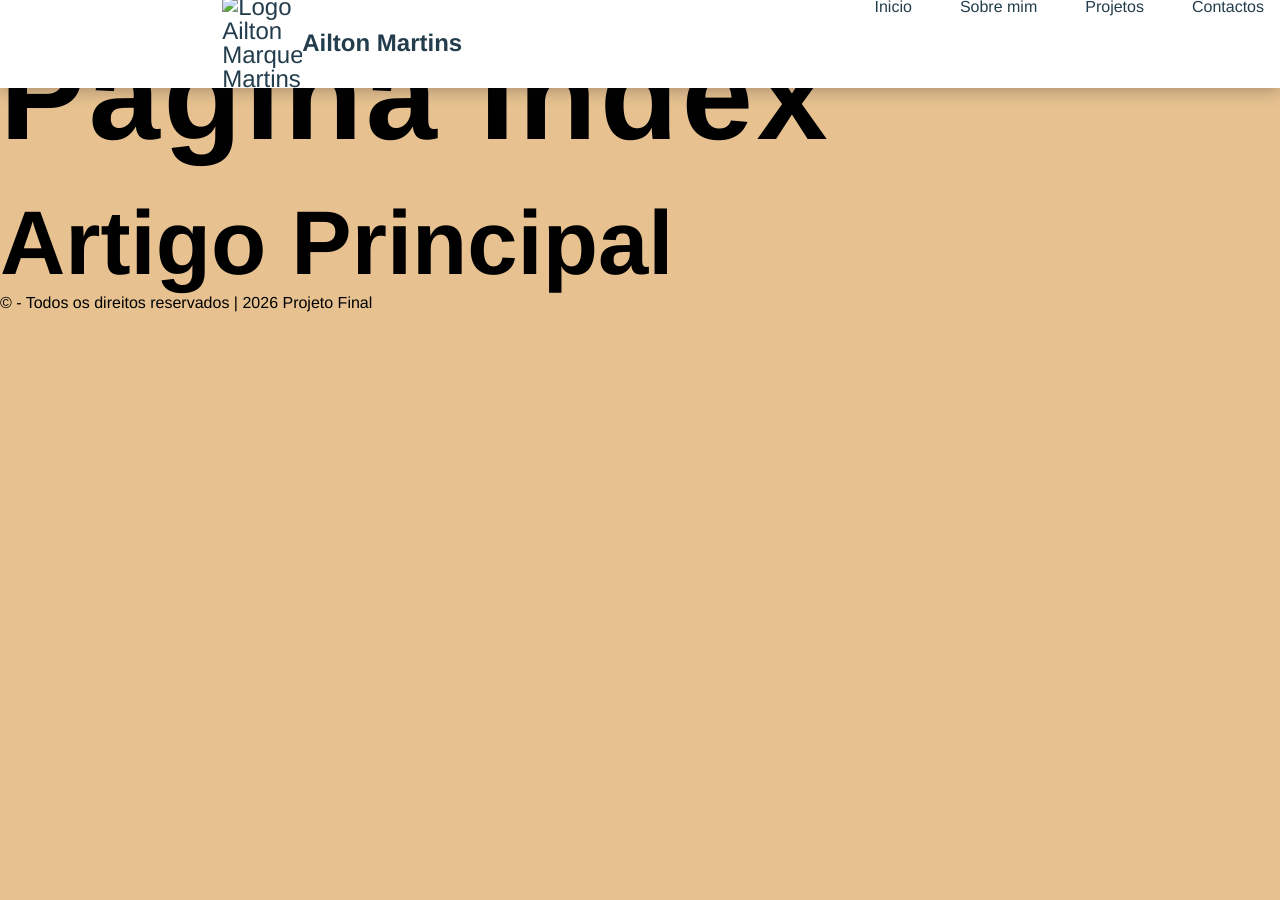
==== index.html @ 6b9f5d0c "edição e troca de logo edição e troca de logo" ====
<!DOCTYPE html>

<html lang="pt-PT">
    <head>
        <meta charset="UTF-8">
        <meta name="viewport" content="width=device-width,  inicial-scale=1.0">
        <title>Projeto Final</title>
        <meta name="Author" content="Ailton Martins"/>
        <meta name="description" content="O projeto final tem como objetivo a criação de um portfólio , tendo como base os trabalhos desenvolvidos na UC Projeto Design Multimedia IV."/>
        <meta name="description" content="ESAD.CR, Licenciatura de Multimedia, Projeto Final"/>
        <link rel="icon" type="image/x-icon" href="imagens/favicon.ico">
        
        <!--=====================Tipografia==================================-->

       <link rel="preconnect" href="https://fonts.googleapis.com">
        <link rel="preconnect" href="https://fonts.gstatic.com" crossorigin>
        <link href="https://fonts.googleapis.com/css2?family=Bahiana&display=swap" rel="stylesheet">

        <!--===========================remixicon============================-->

        <link rel="stylesheet" href="http://cdn.jsdelivr.net/npm/remixicon@4.9.1/fonts/remixicon.min.css">

        <link rel="stylesheet" href="css/reset.css">
        <link rel="stylesheet" href="css/style.css">



    </head>

    <body>
        <header id="topHeader" class="pageWidht">
            <nav id="mainMenu">
                <div Class="navAction"></div>
                    <div id="headerLogo">
                     <a href="index.html" title="Projeto final - index"  rel="noopener noreferrer"><img src="imagens/Logo.png"   alt="Logo Ailton Marques Martins "><strong>Ailton Martins</strong></a>
                    </div>
                    <div class="nav__toggle" id="nav-toggle">
                        <i class="ri-menu-line nav__burguer"></i>
                        <i class="ri-close-line nav__close"></i>
                    </div>
                </div>
            
                
                <div class="nav__manu" id="navMenu"></div>

                    <ul class="nav__list">
                        <li>
                            <a href="index.html" title="pagina principal"   rel="noopener noreferrer">Inicio</a>
                         </li>
                            <li>
                            <a href="sobre-mim.html" title="Sobre mim"  rel="noopener noreferrer">Sobre mim</a>

                         </li>
                            <li>
                             <a href="projetos.html" title="Os meus projetos"    rel="noopener noreferrer">Projetos</a>
                         </li>
                             <li>
                            <a href="processing.html" title="Trabalhos em Processing" rel="noopener noreferrer">Contactos</a>
                        </li>
                    </ul>
                </div>     
            </nav>

        </header>
        <main>
            <h1>Pagina Index</h1>
            <h2>Artigo Principal</h2>

        </main>
        <footer>
            <p>&copy; - Todos os direitos reservados <b>|</b> 2026 Projeto Final</p>
        </footer>
        <script src="js/script.js" crossorigin="anonymous"
        referrerpolicy="no-referrer"></script>
        <script src="https://cdnjs.cloudflare.com/ajax/libs/processing.js/1.6.6/processing.min.js" integrity="sha512-lbO95HE52QWwrDVEaDJmW9Xr8UIfMpRFT3akB8ett7lGfWsrGKz07L6wfwnF3KJ3T4a8cZupAKoI9Q2jH+0QIA==" crossorigin="anonymous" referrerpolicy="no-referrer"></script>
        <script src="processing/script.js" crossorigin="anonymous" referrerpolicy="no-referrer"></script>


    </body>
</html>
---- css/style.css ----
/*! NOTE: These are just recommended default global styles, edit as required */

::selection { /* Optional */
  /* It can be really hard to read highlighted text with a text-shadow, it should be removed when selected */
  text-shadow: none;
  
  /* NOTE: Using this means the color and background-color are set to transparent for selected text... */
  /* So you can customise your styles below */
  color: #fff;
  background-color: rgb(0, 0, 255);
}

html {
  /* Make base font-size 100% of browser font-size */
  font-size: 100%;
}

@media (prefers-reduced-motion: no-preference) {
  html {
    scroll-behavior: smooth; /* Smoothly animate to different sections within a page, only if the user doesn't mind animations */
  }
}

*,
*::before,
*::after,
html {
  /* Declare your box-sizing here
  /* https://css-tricks.com/box-sizing */
  -webkit-box-sizing: border-box;
  -moz-box-sizing: border-box;
  box-sizing: border-box;
  /* outras opções - content-box */
}

body {
  /* Declare your default font stack here */
  font-family: "Font Stack", sans-serif, serif, monospace, cursive, fantasy;
  /* outras opções - serif, monospace, cursive, fantasy */

  /* Better text rendering - font-smoothing has not been officially declared, but can still be useful */
  text-rendering: geometricPrecision;
  /* outras opções -optimizeLegibility | optimizeSpeed */
  -webkit-font-smoothing: antialiased;
  -moz-osx-font-smoothing: grayscale;
}

img {
  /* For responsive images that adjust & adapt */
  height: auto;
  max-width: 100%;
  
  /* This isn't needed, but as a user, I get frustrated when I highlight text and the image gets highlighted too */
  user-select: none;
}

button {
  color: inherit; /* By default, buttons don't inherit the font colour, this is a useful default to override */
}

a, button {
  touch-action: manipulation; /* Element doesn't want double-tap on mobile to zoom */
}

svg {
  /* Make the SVGs fit the parent container by default */
  height: 100%;
  width: 100%;
  
  /* Optional - make the SVG's fill be the same as the inherited color */
  fill: currentColor;
  
  /* Prevent the SVG from altering cursor interaction */
  pointer-events: none;
}

iframe, video {
  /* Make iframes & videos fit the parent container by default */
  height: 100%;
  width: 100%
}

/**************************************************
***************************************************
*** O SEU CÓDIGO COMEÇA DEPOIS DESTE COMENTÁRIO ***
***************************************************
***************************************************/

/***************** VARIABLES CSS ******************/
:root {
  --header-height: 3.5rem;
  /*========== Colors ==========*/
  /*Color mode HSL(hue, saturation, lightness)*/
  --black-color: hsl(220, 24%, 12%);
  --black-color-light: hsl(220, 24%, 15%);
  --black-color-lighten: hsl(220, 20%, 18%);
  --white-color: #fff;
  --body-color: hsla(34, 71%, 48%, 0.5);
  --primary-color: hsla(9, 73%, 50%, 1);
  --secondary-color: hsla(203, 37%, 22%, 1);
  /*========== Font and typography ==========*/
  /*.5rem = 8px | 1rem = 16px ...*/
  /*--body-font: "Montserrat", sans-serif;*/
  /*--normal-font-size: .938rem;*/

  /*========== Font weight ==========*/
  --font-regular: 400;
  --font-semi-bold: 600;
  --font-bold: 800;

  /*========== z index ==========*/
  --z-tooltip: 10;
  --z-fixed: 100;
}

/*****************  Estilos Base ******************/

body{
  font-size: 16px;
  font-family: "Fira Sans", sans-serif;
  background-color: var(--body-color);
}

h1, h2, h3, h4, h5, h6 {
  font-family: lato, sans-serif;
}

p {
  font-size: 16px;
}

small {
  font-size: 0.8rem;
}

strong {
  font-weight: var(--font-semi-bold);
}

ul {
  list-style: none;
}

a {
  text-decoration: none;
  color: var(--secondary-color);
}

a:hover, a:active, a.active {
  color: var(--primary-color);  
}

.space-60{
  height: 60px;
}
/************************************
******** largura dos elemento *******
******** que compoem o body *********
*************************************/
/* utilizando tags */
/*
body header, body main, body footer {
 width: 100%;
 max-width: 1680px;
 margin: 0 auto;
 padding: 0 16px;
}
*/
/* utilizando id */
/*
#topHeader, #mainContent, #mainFooter {
  width: 100%;
  max-width: 1680px;
  margin: 0 auto;
  padding: 0 16px;
}
*/
/* utilizando classes */

.pageWidth {
  width: 100%;
  max-width: 1680px;
  margin: 0 auto;
  padding: 0 16px;
}

/*********************************************
**** Definição da tipografia para mobile *****
*********************************************/

h1, .h1{
  font-size: 2.986rem;
  font-weight: 700;
  letter-spacing: 0.22rem;
  line-height: 1.5;
}

h2, .h2{
  font-size: 2.488rem;
  font-weight: 700;
  line-height: 1.15;
}

h3, .h3{
  font-size: 2.074rem;
  font-weight: 500;
  line-height: 1;
}

h4, .h4{
  font-size: 1.728rem;
}

h5, .h5{
  font-size: 1.44rem;
}

h6, .h6{
  font-size: 1.2rem;
}
/*********************************************
**** Definição da tipografia para desktop *****
*********************************************/
@media (min-width: 992px) {
  h1, .h1{
    font-size: 7.993rem;
  }

  h2, .h2{
    font-size: 5.653rem;
  }

  h3, .h3{
    font-size: 3.998rem;
  }

  h4, .h4{
    font-size: 2.2827rem;
  }

  h5, .h5{
    font-size: 1.9999rem;
  }

  h6, .h6{
    font-size: 1.414rem;
  }
}

/****************************************
********** menu de navegação ************
****************************************/

/*=============== HEADER ===============*/
#topHeader {
  position: fixed; /* menu fixo no scroll*/
  top: 0;
  left: 0;
  width: 100%;
  max-width: 100%;
  background-color: var(--white-color);
  box-shadow: 0 2px 16px hsla(220, 32%, 8%, .3);
  z-index: var(--z-fixed);
}

#mainMenu {
  height: var(--header-height);
  width: 100%;
  max-width:1680px;
  margin: 0 auto;
  padding: 0 16px;
}

.nav__burger, 
.nav__close {
  color: var(--black-color);
}

.navAction {
  height: 100%;
  display: flex;
  justify-content: space-between;
  align-items: center;
}

#headerLogo {
  display: inline-flex;
  align-items: center;
  column-gap: .25rem;
}

#headerLogo a{
  display: flex;
  align-items: center;
  font-size: 1.5rem;
}

#headerLogo img {
  width: 5rem;
}

.nav__toggle {
  position: relative;
  width: 32px;
  height: 32px;
}

.nav__burger, 
.nav__close {
  position: absolute;
  width: max-content;
  height: max-content;
  inset: 0;
  margin: auto;
  font-size: 2rem;
  cursor: pointer;
  transition: opacity .1s, transform .4s;
}

.nav__close {
  opacity: 0;
}

/* Navigation for mobile devices */
@media screen and (max-width: 992px) {
  .nav__menu {
    position: absolute;
    left: 0;
    top: 3.5rem;
    width: 100%;
    height: calc(100vh - 3.5rem);
    overflow: auto;
    /*pointer-events: none;
    opacity: 0;*/
    transition: top .4s, opacity .3s;
  }
  .nav__menu::-webkit-scrollbar {
    width: 0;
  }
  .nav__list {
    background-color: var(--white-color);
    padding-top: 1rem;
  }
}

.nav__link {
  color: var(--secondary-color);
  background-color: var(--white-color);
  font-weight: var(--font-semi-bold);
  padding: 1.25rem 1.5rem;
  display: flex;
  justify-content: space-between;
  align-items: center;
  transition: color .3s;
}

.nav__link:hover {
  color: var(--primary-color);
}

/* Show menu */
.show-menu {
  opacity: 1;
  top: 3.5rem;
  pointer-events: initial;
}

/* Show icon */
.show-icon .nav__burger {
  opacity: 0;
  transform: rotate(90deg);
}
.show-icon .nav__close {
  opacity: 1;
  transform: rotate(90deg);
}

/* Navigation for large devices */
@media screen and (min-width: 992px) {
  #topHeader {
    margin-inline: auto;
  }

  #mainMenu {
    height: calc(var(--header-height) + 2rem);
    display: flex;
    justify-content: space-between;
  }
  .nav__toggle {
    display: none;
  }
  .nav__list {
    height: 100%;
    display: flex;
    column-gap: 3rem;
  }
  .nav__link {
    height: 100%;
    padding: 0;
    justify-content: initial;
    column-gap: .25rem;
  }
  .nav__link:hover {
    background-color: transparent;
  }
}


/****************************************
************* mainContent ***************
****************************************/

#mainContent {
  margin-top:var(--header-height)!important;
}

.hero{
  height: 90vh;
  background-image: url('../imagens/KOHANA.jpg');
  background-repeat: no-repeat;
  background-size: 100% 100%;
  background-position: center;
  display: flex;
  flex-direction: column;
  align-items: center;
}

h1.hero-heading{
  width: 70%;
  text-align: center;
  line-height: 100%;
  margin-top: 150px;
  color: var(--white-color);
}

.hero-description{
  margin-top: 10px;
  color: var(--white-color);
}

.button-large{
  color: var(--white-color);
  background-color: var(--primary-color);
  border: none;
  padding: 15px 40px;
  border-radius: 10px;
  margin-top: 40px;
}

.button-large:hover{
  background-color: var(--secondary-color);
  cursor: pointer;
}
/****************************************
************* mainFooter ***************
****************************************/


#mainFooter {
  padding: 20px;
  text-align: center;
}
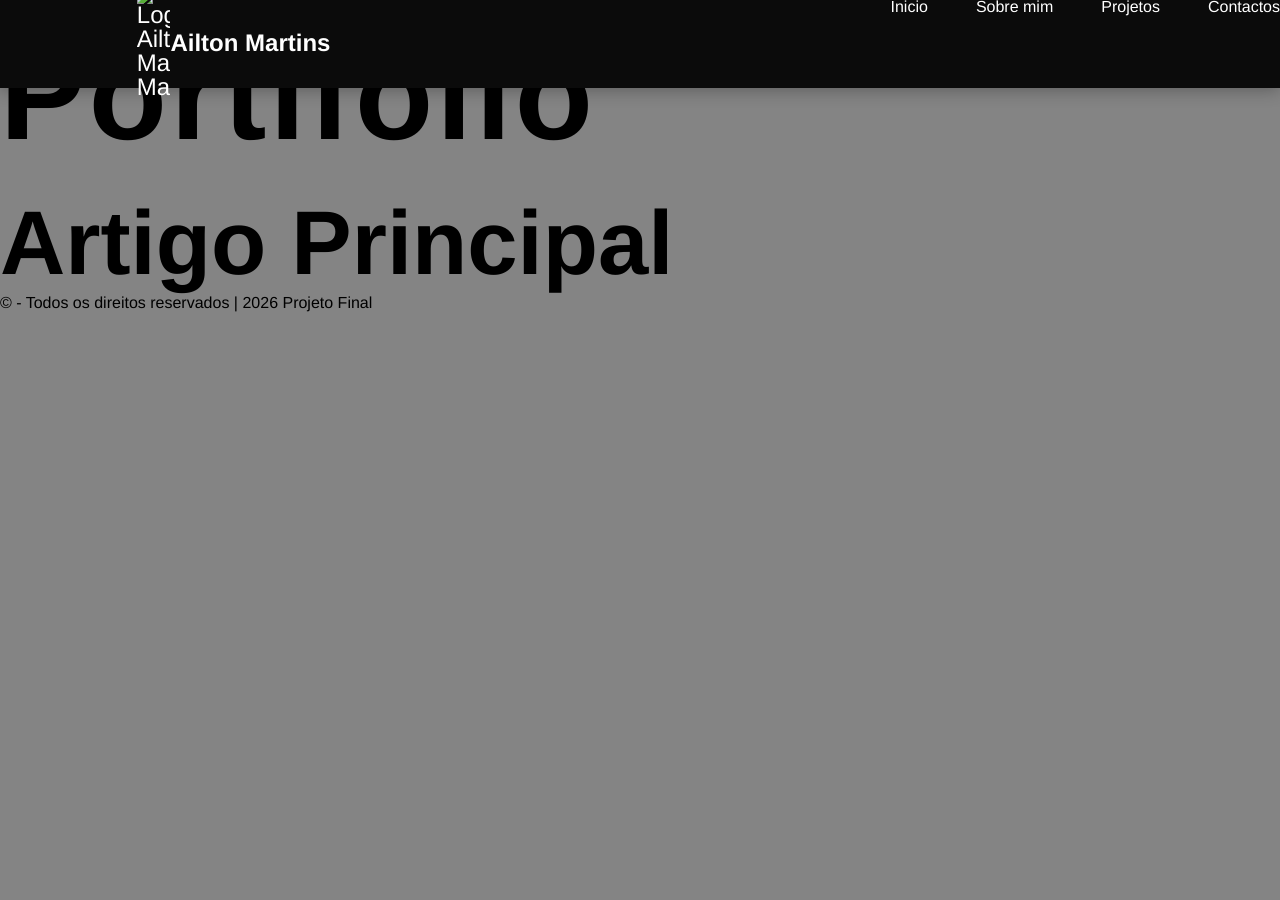
==== commit 511f0f72: "troca de tipografia troca de tipografia" ====
--- a/index.html
+++ b/index.html
@@ -13,8 +13,8 @@
         <!--=====================Tipografia==================================-->
 
        <link rel="preconnect" href="https://fonts.googleapis.com">
-        <link rel="preconnect" href="https://fonts.gstatic.com" crossorigin>
-        <link href="https://fonts.googleapis.com/css2?family=Bahiana&display=swap" rel="stylesheet">
+<link rel="preconnect" href="https://fonts.gstatic.com" crossorigin>
+<link href="https://fonts.googleapis.com/css2?family=Archivo+Black&family=Bebas+Neue&display=swap" rel="stylesheet">
 
         <!--===========================remixicon============================-->
 
@@ -63,7 +63,7 @@
 
         </header>
         <main>
-            <h1>Pagina Index</h1>
+            <h1>Portifolio</h1>
             <h2>Artigo Principal</h2>
 
         </main>
--- a/css/style.css
+++ b/css/style.css
@@ -91,13 +91,14 @@
   --header-height: 3.5rem;
   /*========== Colors ==========*/
   /*Color mode HSL(hue, saturation, lightness)*/
-  --black-color: hsl(220, 24%, 12%);
+  --black-color: hsl(0, 0%, 23%);
   --black-color-light: hsl(220, 24%, 15%);
   --black-color-lighten: hsl(220, 20%, 18%);
-  --white-color: #fff;
-  --body-color: hsla(34, 71%, 48%, 0.5);
+  --white-color: #0b0b0b;
+  --body-color: hsla(0, 0%, 4%, 0.5);
   --primary-color: hsla(9, 73%, 50%, 1);
-  --secondary-color: hsla(203, 37%, 22%, 1);
+  --secondary-color: rgb(255, 255, 255);
+   --third-color: rgb(255, 255, 255);
   /*========== Font and typography ==========*/
   /*.5rem = 8px | 1rem = 16px ...*/
   /*--body-font: "Montserrat", sans-serif;*/
@@ -218,6 +219,8 @@
 h6, .h6{
   font-size: 1.2rem;
 }
+
+
 /*********************************************
 **** Definição da tipografia para desktop *****
 *********************************************/
@@ -247,10 +250,19 @@
   }
 }
 
+.text_center{
+  text-align: center;
+}
+.white_text{
+  color: var(--white-color);
+}
+
+.invert_filter{
+  filter: invert(1);
+}
+
 /****************************************
 ********** menu de navegação ************
-****************************************/
-
 /*=============== HEADER ===============*/
 #topHeader {
   position: fixed; /* menu fixo no scroll*/
@@ -259,7 +271,7 @@
   width: 100%;
   max-width: 100%;
   background-color: var(--white-color);
-  box-shadow: 0 2px 16px hsla(220, 32%, 8%, .3);
+  box-shadow: 0 2px 16px hsla(0, 0%, 0%, 0.3);
   z-index: var(--z-fixed);
 }
 
@@ -268,7 +280,8 @@
   width: 100%;
   max-width:1680px;
   margin: 0 auto;
-  padding: 0 16px;
+  padding: 0 16
+  px;
 }
 
 .nav__burger, 
@@ -277,7 +290,7 @@
 }
 
 .navAction {
-  height: 100%;
+  height: 900%;
   display: flex;
   justify-content: space-between;
   align-items: center;
@@ -296,12 +309,13 @@
 }
 
 #headerLogo img {
-  width: 5rem;
+  width: 7%;
+  
 }
 
 .nav__toggle {
   position: relative;
-  width: 32px;
+  width: 22px;
   height: 32px;
 }
 
@@ -412,49 +426,28 @@
 
 #mainContent {
   margin-top:var(--header-height)!important;
-}
-
-.hero{
-  height: 90vh;
-  background-image: url('../imagens/KOHANA.jpg');
-  background-repeat: no-repeat;
-  background-size: 100% 100%;
-  background-position: center;
+}/****************************************
+************* cards ***************
+****************************************/
+.content{
+  --gap: 0;
+  padding: 2rem;
+}
+.flex{
   display: flex;
+  gap: var(--gap, 1em)
+}
+.box_shadow{
+  box-shadow: 2px 3px 15px 2px rgb(0, 0, 0, 0.52)
+}
+.border_radius{
+  border-radius: 8px;
+
+}
+.flex-column{
   flex-direction: column;
-  align-items: center;
-}
-
-h1.hero-heading{
-  width: 70%;
-  text-align: center;
-  line-height: 100%;
-  margin-top: 150px;
-  color: var(--white-color);
-}
-
-.hero-description{
-  margin-top: 10px;
-  color: var(--white-color);
-}
-
-.button-large{
-  color: var(--white-color);
-  background-color: var(--primary-color);
-  border: none;
-  padding: 15px 40px;
-  border-radius: 10px;
-  margin-top: 40px;
-}
-
-.button-large:hover{
-  background-color: var(--secondary-color);
-  cursor: pointer;
-}
-/****************************************
-************* mainFooter ***************
-****************************************/
-
+  margin-left: auto;
+}
 
 #mainFooter {
   padding: 20px;
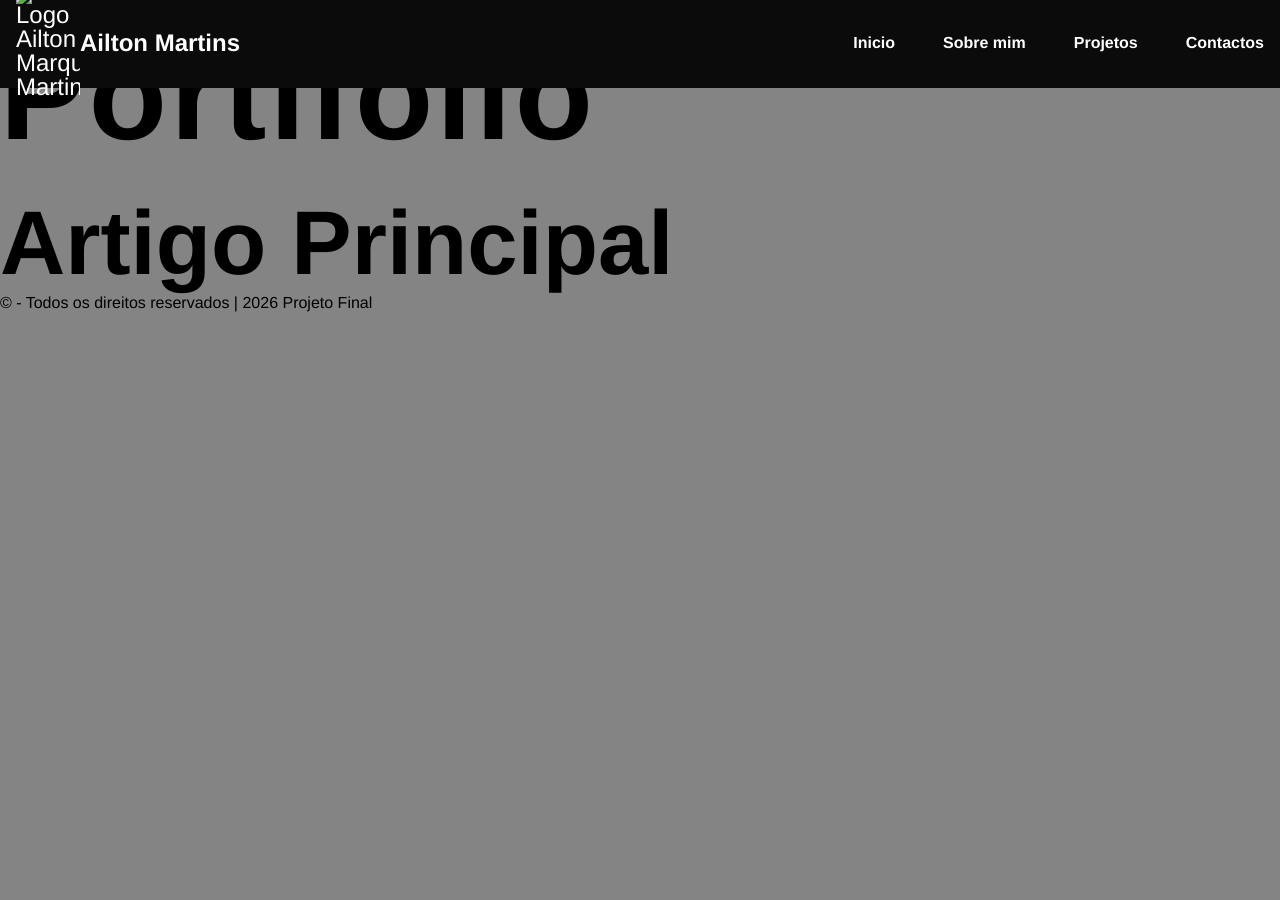
==== commit 89168de5: "corrigir o funcionamento do menu" ====
--- a/index.html
+++ b/index.html
@@ -30,32 +30,32 @@
     <body>
         <header id="topHeader" class="pageWidht">
             <nav id="mainMenu">
-                <div Class="navAction"></div>
+                <div Class="navAction">
                     <div id="headerLogo">
-                     <a href="index.html" title="Projeto final - index"  rel="noopener noreferrer"><img src="imagens/Logo.png"   alt="Logo Ailton Marques Martins "><strong>Ailton Martins</strong></a>
+                        <a href="index.html" title="Projeto final - index"  rel="noopener noreferrer"><img src="imagens/Logo.png"   alt="Logo Ailton Marques Martins "><strong>Ailton Martins</strong></a>
                     </div>
                     <div class="nav__toggle" id="nav-toggle">
-                        <i class="ri-menu-line nav__burguer"></i>
+                        <i class="ri-menu-line nav__burger"></i>
                         <i class="ri-close-line nav__close"></i>
                     </div>
                 </div>
             
                 
-                <div class="nav__manu" id="navMenu"></div>
+                <div class="nav__menu" id="navMenu">
 
                     <ul class="nav__list">
                         <li>
-                            <a href="index.html" title="pagina principal"   rel="noopener noreferrer">Inicio</a>
+                            <a class="nav__link" href="index.html" title="pagina principal"   rel="noopener noreferrer">Inicio</a>
+                        </li>
+                        <li>
+                            <a class="nav__link" href="sobre-mim.html" title="Sobre mim"  rel="noopener noreferrer">Sobre mim</a>
+
+                        </li>
+                        <li>
+                             <a class="nav__link"  href="projetos.html" title="Os meus projetos"    rel="noopener noreferrer">Projetos</a>
                          </li>
-                            <li>
-                            <a href="sobre-mim.html" title="Sobre mim"  rel="noopener noreferrer">Sobre mim</a>
-
-                         </li>
-                            <li>
-                             <a href="projetos.html" title="Os meus projetos"    rel="noopener noreferrer">Projetos</a>
-                         </li>
-                             <li>
-                            <a href="processing.html" title="Trabalhos em Processing" rel="noopener noreferrer">Contactos</a>
+                        <li>
+                            <a class="nav__link"  href="processing.html" title="Trabalhos em Processing" rel="noopener noreferrer">Contactos</a>
                         </li>
                     </ul>
                 </div>     
@@ -70,8 +70,7 @@
         <footer>
             <p>&copy; - Todos os direitos reservados <b>|</b> 2026 Projeto Final</p>
         </footer>
-        <script src="js/script.js" crossorigin="anonymous"
-        referrerpolicy="no-referrer"></script>
+        <script src="js/script.js"></script>
         <script src="https://cdnjs.cloudflare.com/ajax/libs/processing.js/1.6.6/processing.min.js" integrity="sha512-lbO95HE52QWwrDVEaDJmW9Xr8UIfMpRFT3akB8ett7lGfWsrGKz07L6wfwnF3KJ3T4a8cZupAKoI9Q2jH+0QIA==" crossorigin="anonymous" referrerpolicy="no-referrer"></script>
         <script src="processing/script.js" crossorigin="anonymous" referrerpolicy="no-referrer"></script>
 
--- a/css/style.css
+++ b/css/style.css
@@ -271,7 +271,7 @@
   width: 100%;
   max-width: 100%;
   background-color: var(--white-color);
-  box-shadow: 0 2px 16px hsla(0, 0%, 0%, 0.3);
+  box-shadow: 0 px 16px hsla(0, 0%, 0%, 0.3);
   z-index: var(--z-fixed);
 }
 
@@ -280,17 +280,16 @@
   width: 100%;
   max-width:1680px;
   margin: 0 auto;
-  padding: 0 16
-  px;
+  padding: 0 16px;
 }
 
 .nav__burger, 
 .nav__close {
-  color: var(--black-color);
+  color: var(--third-color);
 }
 
 .navAction {
-  height: 900%;
+  height: 100%;
   display: flex;
   justify-content: space-between;
   align-items: center;
@@ -309,7 +308,7 @@
 }
 
 #headerLogo img {
-  width: 7%;
+  width: 4rem;
   
 }
 
@@ -344,8 +343,8 @@
     width: 100%;
     height: calc(100vh - 3.5rem);
     overflow: auto;
-    /*pointer-events: none;
-    opacity: 0;*/
+    pointer-events: none;
+    opacity: 0;
     transition: top .4s, opacity .3s;
   }
   .nav__menu::-webkit-scrollbar {
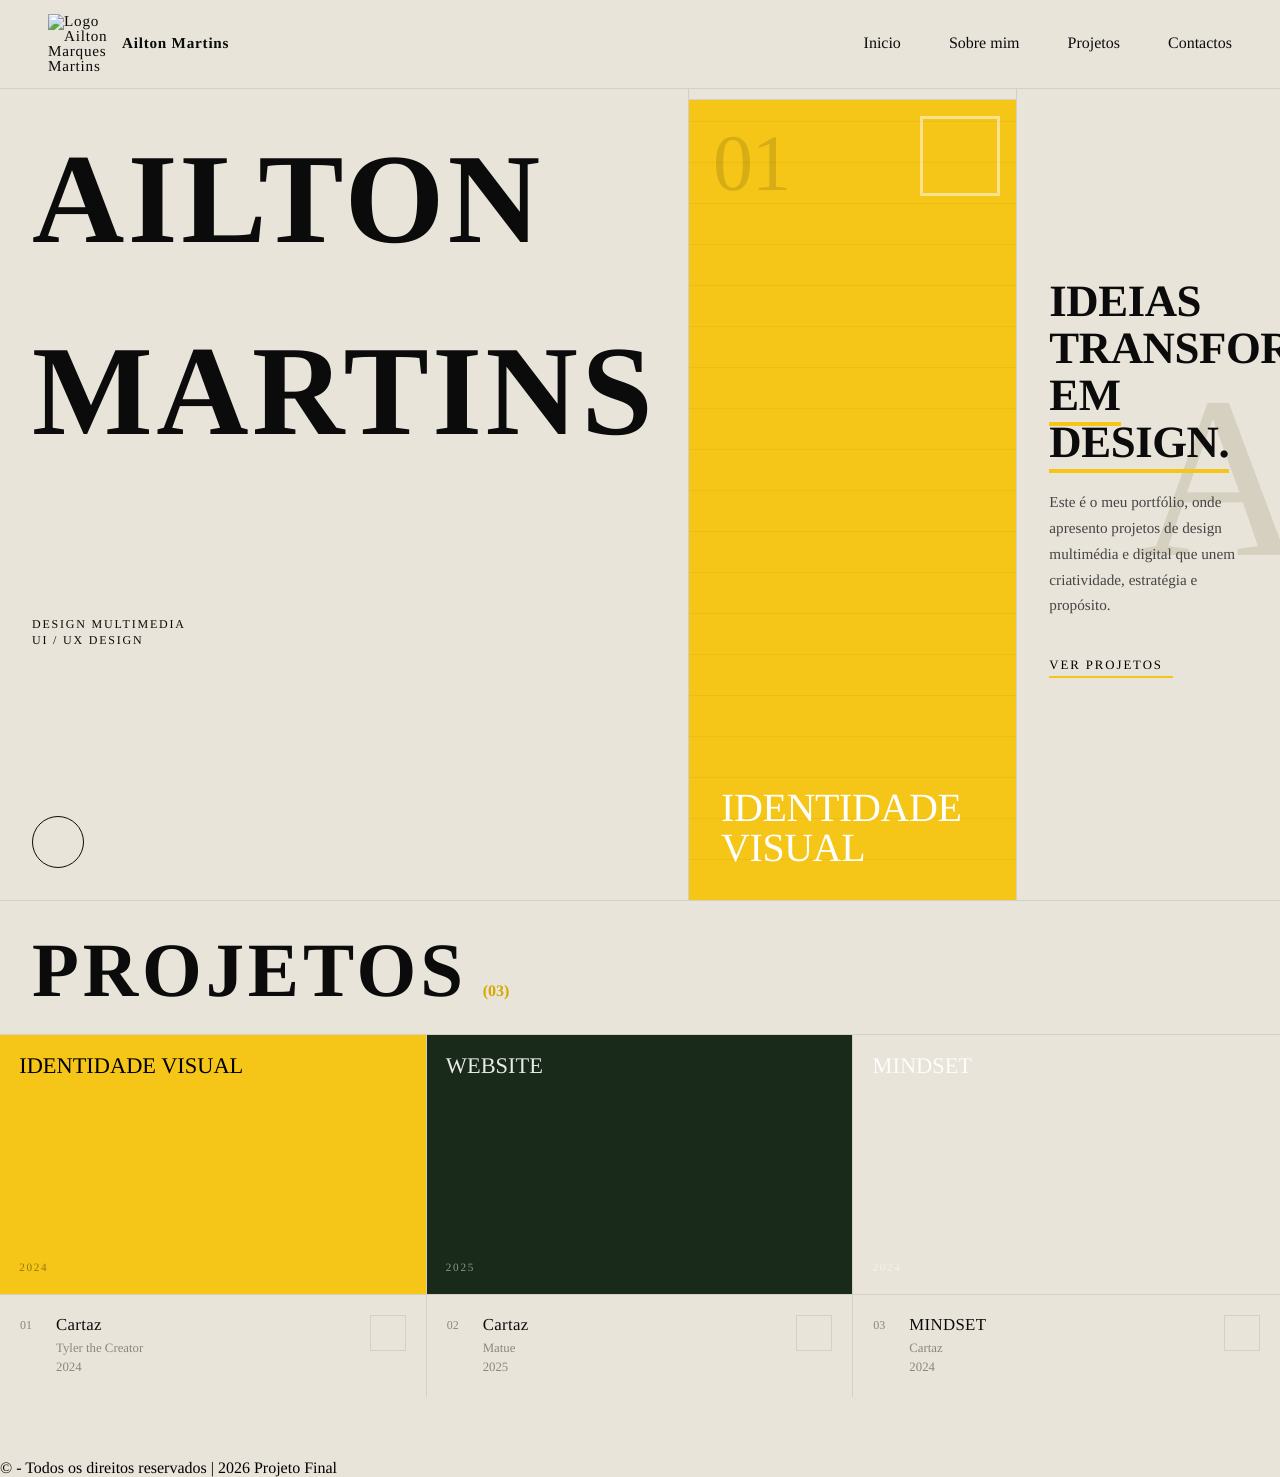
==== commit 5db96312: "correção de erros indext correção de erros indext" ====
--- a/index.html
+++ b/index.html
@@ -28,7 +28,7 @@
     </head>
 
     <body>
-        <header id="topHeader" class="pageWidht">
+        <header id="topHeader" class="pageWidth">
             <nav id="mainMenu">
                 <div Class="navAction">
                     <div id="headerLogo">
@@ -62,9 +62,104 @@
             </nav>
 
         </header>
-        <main>
-            <h1>Portifolio</h1>
-            <h2>Artigo Principal</h2>
+        <main id="mainContent">
+            <section class="hero">
+                <div  class="hero__name">
+                    <h1 class="hero__title">AILTON<br />MARTINS</h1>
+                    <div class="hero__tags">
+                        <span>DESIGN MULTIMEDIA</span>
+                        <span>UI / UX DESIGN</span>
+                    </div>
+                    <a href="#projetos" class="hero__scroll-btn" aria-label="Ver projetos">
+                    <i class="ri-arrow-right-down-line"></i>
+                    </a>
+                 </div>
+                 <div class="hero__poster">
+                    <div class="hero__poster-inner">
+                        <span class="poster-label">PROJETO EM DESTAQUE</span>
+                        <div class="poster-img-wrap">
+                            <div class="poster-placeholder">
+                                <div class="poster-bg"></div>
+                                <span class="poster-num">01</span>
+                                <p class="poster-proj-name">IDENTIDADE<br />VISUAL</p>
+                            </div>
+                        </div>
+                    </div>
+                 </div>
+                 <div class="hero__right">
+                    <div class="watermark-letter">A</div>
+                    <div class="hero__tagline">
+                        <h2 class="tagline-text">IDEIAS<br />TRANSFORMADAS<br /><em>EM DESIGN.</em></h2>
+                    </div>
+                    <p class="hero__desc"> Este é o meu portfólio, onde apresento projetos de design multimédia e digital que unem criatividade, estratégia e propósito.</p>
+                    <a href="projetos.html" class="cta-btn">
+            VER PROJETOS <i class="ri-arrow-right-line"></i>
+          </a>
+                 </div>
+            </section>
+            <section class="projects-strip" id="projetos">
+                <div class="projects-strip__header">
+                    <h2 class="projects-title">PROJETOS</h2>
+                    <span class="projects-count">(03)</span>
+
+                </div>
+                <div class="projects-grid">
+                    <article class="project-card">
+            <div class="project-thumb project-thumb--yellow">
+              <span class="thumb-label">IDENTIDADE VISUAL</span>
+              <span class="thumb-year">2024</span>
+            </div>
+            <div class="project-info">
+              <span class="project-num">01</span>
+              <div>
+                <h3 class="project-name">Cartaz<br /></h3>
+                <p class="project-type">Tyler the Creator</p>
+                <p class="project-year">2024</p>
+              </div>
+              <a href="projetos.html" class="project-arrow" aria-label="Ver projeto">
+                <i class="ri-arrow-right-up-line"></i>
+              </a>
+            </div>
+          </article>
+ 
+          <article class="project-card">
+            <div class="project-thumb project-thumb--dark">
+              <span class="thumb-label">WEBSITE</span>
+              <span class="thumb-year">2025</span>
+            </div>
+            <div class="project-info">
+              <span class="project-num">02</span>
+              <div>
+                <h3 class="project-name">Cartaz</h3>
+                <p class="project-type">Matue</p>
+                <p class="project-year">2025</p>
+              </div>
+              <a href="projetos.html" class="project-arrow" aria-label="Ver projeto">
+                <i class="ri-arrow-right-up-line"></i>
+              </a>
+            </div>
+          </article>
+ 
+          <article class="project-card">
+            <div class="project-thumb project-thumb--black">
+              <span class="thumb-label">MINDSET</span>
+              <span class="thumb-year">2024</span>
+            </div>
+            <div class="project-info">
+              <span class="project-num">03</span>
+              <div>
+                <h3 class="project-name">MINDSET</h3>
+                <p class="project-type">Cartaz</p>
+                <p class="project-year">2024</p>
+              </div>
+              <a href="projetos.html" class="project-arrow" aria-label="Ver projeto">
+                <i class="ri-arrow-right-up-line"></i>
+              </a>
+            </div>
+          </article>
+ 
+        </div>
+            </section>
 
         </main>
         <footer>
--- a/css/style.css
+++ b/css/style.css
@@ -7,7 +7,7 @@
   /* NOTE: Using this means the color and background-color are set to transparent for selected text... */
   /* So you can customise your styles below */
   color: #fff;
-  background-color: rgb(0, 0, 255);
+  background-color:  #0b0b0b);
 }
 
 html {
@@ -91,17 +91,19 @@
   --header-height: 3.5rem;
   /*========== Colors ==========*/
   /*Color mode HSL(hue, saturation, lightness)*/
-  --black-color: hsl(0, 0%, 23%);
-  --black-color-light: hsl(220, 24%, 15%);
-  --black-color-lighten: hsl(220, 20%, 18%);
-  --white-color: #0b0b0b;
-  --body-color: hsla(0, 0%, 4%, 0.5);
-  --primary-color: hsla(9, 73%, 50%, 1);
-  --secondary-color: rgb(255, 255, 255);
-   --third-color: rgb(255, 255, 255);
+  --beige:       #E8E4D9;
+  --beige-dark:  #D6D0C0;
+  --yellow:      #F5C518;
+  --yellow-dark: #D4A800;
+  ---black:       #0b0b0b;
+    --white:       #ffffff;
+  --gray-mid:    #888880;
+   --gray-light:  #C8C4B8;
   /*========== Font and typography ==========*/
   /*.5rem = 8px | 1rem = 16px ...*/
-  /*--body-font: "Montserrat", sans-serif;*/
+  /*--body-font: "'Archivo Black'", sans-serif;*/
+  /*--font-heading: 'Bebas Neue', cursive;
+  /* --font-body:    'Fira Sans', sans-serif;
   /*--normal-font-size: .938rem;*/
 
   /*========== Font weight ==========*/
@@ -118,12 +120,18 @@
 
 body{
   font-size: 16px;
-  font-family: "Fira Sans", sans-serif;
-  background-color: var(--body-color);
+  font-family:var(--font-body);
+  background-color: var(--beige);
+  color: var(--black);
+  text-rendering: geometricPrecision;
+  -webkit-font-smoothing: antialiased;
+  overflow-x: hidden;
 }
 
 h1, h2, h3, h4, h5, h6 {
-  font-family: lato, sans-serif;
+  font-family: var(--font-display);
+  line-height: 1;
+  color: var(---black)
 }
 
 p {
@@ -182,7 +190,7 @@
   width: 100%;
   max-width: 1680px;
   margin: 0 auto;
-  padding: 0 16px;
+  padding: 0 24px;
 }
 
 /*********************************************
@@ -270,7 +278,8 @@
   left: 0;
   width: 100%;
   max-width: 100%;
-  background-color: var(--white-color);
+  background-color: var(--beige);
+   border-bottom: 1px solid var(--beige-dark);
   box-shadow: 0 px 16px hsla(0, 0%, 0%, 0.3);
   z-index: var(--z-fixed);
 }
@@ -280,7 +289,7 @@
   width: 100%;
   max-width:1680px;
   margin: 0 auto;
-  padding: 0 16px;
+  padding: 0 24px;
 }
 
 .nav__burger, 
@@ -293,6 +302,7 @@
   display: flex;
   justify-content: space-between;
   align-items: center;
+  flex-wrap: wrap;
 }
 
 #headerLogo {
@@ -304,7 +314,12 @@
 #headerLogo a{
   display: flex;
   align-items: center;
-  font-size: 1.5rem;
+  gap: 10px;
+  font-family: var(---black);
+  color: var(--beige);
+  font-size: 0.95rem;
+  letter-spacing: 0.05em;
+  color: var(---black);
 }
 
 #headerLogo img {
@@ -314,8 +329,9 @@
 
 .nav__toggle {
   position: relative;
-  width: 22px;
+  width: 28px;
   height: 32px;
+  display: none;
 }
 
 .nav__burger, 
@@ -325,9 +341,10 @@
   height: max-content;
   inset: 0;
   margin: auto;
-  font-size: 2rem;
+  font-size: 1.8rem;
   cursor: pointer;
-  transition: opacity .1s, transform .4s;
+  transition: opacity 0,2s, transform 0.3s;
+  color: var(---black);
 }
 
 .nav__close {
@@ -351,16 +368,23 @@
     width: 0;
   }
   .nav__list {
+    display: flex;
+    align-items: center;
+    gap: 2.5rem;
     background-color: var(--white-color);
     padding-top: 1rem;
   }
+
+  #headerLogo img {
+    width: 2.5rem;
+  
+  }
 }
 
 .nav__link {
-  color: var(--secondary-color);
-  background-color: var(--white-color);
-  font-weight: var(--font-semi-bold);
-  padding: 1.25rem 1.5rem;
+  color: var(---black);
+  font-family: var(--font-display);
+  padding: 0.2rem 0;
   display: flex;
   justify-content: space-between;
   align-items: center;
@@ -425,7 +449,10 @@
 
 #mainContent {
   margin-top:var(--header-height)!important;
-}/****************************************
+  
+}
+
+/****************************************
 ************* cards ***************
 ****************************************/
 .content{
@@ -451,4 +478,429 @@
 #mainFooter {
   padding: 20px;
   text-align: center;
-}+}
+
+/****************************************
+************* hero ***************
+****************************************/
+
+.hero{
+  display: grid;
+  grid-template-columns: 1fr;
+  min-height: calc(100vh - var(--header-height));
+  position: relative;
+}
+
+@media(min-width: 992px) {
+  .hero {
+    grid-template-columns: 5fr 5fr 4fr;
+  }
+}
+/* --- LEFT: Big name --- */
+.hero__name{
+  padding: 3rem 2rem 2rem;
+  display: flex;
+  flex-direction: column;
+  justify-content: space-between;
+  border-right: 1px solid var(--beige-dark);
+}
+
+.hero__tittle {
+  font-family: var(--font-display);
+  font-size: clamp(4.5rem 12vw, 9rem);
+  line-height: 0.9;
+  letter-spacing: -0.02em;
+  color: var(---black);
+}
+
+.hero__tags{
+  display: flex;
+  flex-direction: column;
+  gap: 4px;
+  margin-top: 2 rem;
+}
+
+.hero__tags span{
+  font-family: var(--font-display);
+  font-size: 0.75rem;
+  letter-spacing: 0.15em;
+  color: var(---black);
+}
+
+.hero__scroll-btn{
+  width: 52px;
+  height: 52px;
+  border: 1.5px solid var(---black);
+  border-radius: 50%;
+  display: flex;
+  align-items: center;
+  justify-content: center;
+  font-size: 1.4rem;
+  margin-top: 2.5rem;
+  transition: background 0.25s, color 0.25s;
+  color: var(---black)
+}
+
+.hero__scroll-btn:hover {
+  background-color: var(--black);
+  color: var(--beige);
+}
+ 
+.hero__copy {
+  margin-top: auto;
+  padding-top: 3rem;
+  display: flex;
+  flex-direction: column;
+  gap: 2px;
+}
+ 
+.hero__copy small {
+  font-size: 0.68rem;
+  letter-spacing: 0.1em;
+  color: var(--gray-mid);
+  text-transform: uppercase;
+}
+ 
+/* --- CENTER: Poster --- */
+.hero__poster {
+  display: flex;
+  align-items: stretch;
+  overflow: hidden;
+  border-right: 1px solid var(--beige-dark);
+}
+ 
+.hero__poster-inner {
+  width: 100%;
+  display: flex;
+  flex-direction: column;
+}
+ 
+.poster-label {
+  display: block;
+  padding: 1rem 1.5rem;
+  font-family: var(--font-display);
+  font-size: 0.7rem;
+  letter-spacing: 0.2em;
+  color: var(--gray-mid);
+  border-bottom: 1px solid var(--beige-dark);
+}
+ 
+.poster-img-wrap {
+  flex: 1;
+  overflow: hidden;
+}
+ 
+.poster-placeholder {
+  width: 100%;
+  height: 100%;
+  min-height: 420px;
+  background-color: var(--yellow);
+  position: relative;
+  display: flex;
+  flex-direction: column;
+  justify-content: flex-end;
+  padding: 2rem;
+  overflow: hidden;
+}
+ 
+.poster-placeholder::before {
+  content: '';
+  position: absolute;
+  inset: 0;
+  background: 
+    repeating-linear-gradient(
+      0deg,
+      transparent,
+      transparent 40px,
+      rgba(0,0,0,0.04) 40px,
+      rgba(0,0,0,0.04) 41px
+    );
+}
+ 
+.poster-placeholder::after {
+  content: '';
+  position: absolute;
+  top: 1rem; right: 1rem;
+  width: 80px; height: 80px;
+  border: 3px solid var(--white);
+  opacity: 0.5;
+}
+ 
+.poster-num {
+  position: absolute;
+  top: 1.5rem; left: 1.5rem;
+  font-family: var(--font-heading);
+  font-size: 5rem;
+  color: rgba(0,0,0,0.12);
+  line-height: 1;
+  letter-spacing: -0.02em;
+}
+ 
+.poster-proj-name {
+  font-family: var(--font-display);
+  font-size: 2.5rem;
+  color: var(--white);
+  line-height: 1;
+  letter-spacing: -0.01em;
+  text-transform: uppercase;
+  position: relative;
+  z-index: 1;
+}
+ 
+/* --- RIGHT: Tagline + CTA --- */
+.hero__right {
+  padding: 3rem 2rem;
+  display: flex;
+  flex-direction: column;
+  justify-content: center;
+  position: relative;
+  overflow: hidden;
+}
+ 
+.watermark-letter {
+  position: absolute;
+  right: -0.1em;
+  top: 50%;
+  transform: translateY(-50%);
+  font-family: var(--font-display);
+  font-size: clamp(8rem, 18vw, 18rem);
+  color: var(--beige-dark);
+  line-height: 1;
+  pointer-events: none;
+  user-select: none;
+  z-index: 0;
+}
+ 
+.hero__tagline {
+  position: relative;
+  z-index: 1;
+  margin-bottom: 1.5rem;
+}
+ 
+.tagline-text {
+  font-family: var(--font-display);
+  font-size: clamp(1.8rem, 3.5vw, 2.8rem);
+  line-height: 1.05;
+  letter-spacing: -0.01em;
+}
+ 
+.tagline-text em {
+  font-style: normal;
+  color: var(--black);
+  border-bottom: 4px solid var(--yellow);
+  padding-bottom: 2px;
+}
+ 
+.hero__desc {
+  font-size: 0.95rem;
+  line-height: 1.7;
+  color: #444;
+  max-width: 280px;
+  position: relative;
+  z-index: 1;
+  margin-bottom: 2.5rem;
+}
+ 
+.cta-btn {
+  display: inline-flex;
+  align-items: center;
+  gap: 10px;
+  font-family: var(--font-display);
+  font-size: 0.8rem;
+  letter-spacing: 0.15em;
+  color: var(--black);
+  border-bottom: 2px solid var(--yellow);
+  padding-bottom: 4px;
+  position: relative;
+  z-index: 1;
+  transition: gap 0.2s;
+  width: fit-content;
+}
+ 
+.cta-btn:hover { gap: 16px; }
+ 
+/* =============================================
+   PROJECTS STRIP
+============================================= */
+.projects-strip {
+  border-top: 1px solid var(--beige-dark);
+  padding: 0 0 4rem;
+}
+ 
+.projects-strip__header {
+  display: flex;
+  align-items: baseline;
+  gap: 1rem;
+  padding: 2rem 2rem 1.5rem;
+  border-bottom: 1px solid var(--beige-dark);
+}
+ 
+.projects-title {
+  font-family: var(--font-heading);
+  font-size: clamp(3rem, 6vw, 6rem);
+  letter-spacing: 0.05em;
+  line-height: 1;
+}
+ 
+.projects-count {
+  font-family: var(--font-display);
+  font-size: 1rem;
+  color: var(--yellow-dark);
+  font-weight: 800;
+}
+ 
+.projects-grid {
+  display: grid;
+  grid-template-columns: 1fr;
+  border-top: none;
+}
+ 
+@media (min-width: 700px) {
+  .projects-grid {
+    grid-template-columns: repeat(3, 1fr);
+  }
+}
+ 
+.project-card {
+  border-right: 1px solid var(--beige-dark);
+  transition: background 0.2s;
+}
+ 
+.project-card:last-child {
+  border-right: none;
+}
+ 
+.project-card:hover {
+  background-color: rgba(0,0,0,0.02);
+}
+ 
+.project-thumb {
+  width: 100%;
+  height: 260px;
+  display: flex;
+  flex-direction: column;
+  justify-content: space-between;
+  padding: 1.2rem;
+  border-bottom: 1px solid var(--beige-dark);
+  position: relative;
+  overflow: hidden;
+  transition: transform 0.4s;
+}
+ 
+.project-card:hover .project-thumb {
+  transform: scale(1.01);
+}
+ 
+.project-thumb--yellow { background-color: var(--yellow); }
+.project-thumb--dark   { background-color: #1a2a1a; }
+.project-thumb--black  { background-color: var(--black); }
+ 
+.thumb-label {
+  font-family: var(--font-display);
+  font-size: 1.4rem;
+  line-height: 1.1;
+  color: rgba(255,255,255,0.9);
+}
+ 
+.project-thumb--yellow .thumb-label {
+  color: var(--black);
+}
+ 
+.thumb-year {
+  font-family: var(--font-display);
+  font-size: 0.7rem;
+  letter-spacing: 0.15em;
+  color: rgba(255,255,255,0.5);
+}
+ 
+.project-thumb--yellow .thumb-year {
+  color: rgba(0,0,0,0.4);
+}
+ 
+.project-info {
+  display: flex;
+  align-items: flex-start;
+  gap: 1rem;
+  padding: 1.25rem;
+}
+ 
+.project-num {
+  font-family: var(--font-display);
+  font-size: 0.75rem;
+  color: var(--gray-mid);
+  padding-top: 4px;
+  min-width: 20px;
+}
+ 
+.project-name {
+  font-family: var(--font-display);
+  font-size: 1.05rem;
+  letter-spacing: 0.02em;
+  line-height: 1.2;
+  margin-bottom: 4px;
+}
+ 
+.project-type,
+.project-year {
+  font-size: 0.8rem;
+  color: var(--gray-mid);
+  line-height: 1.5;
+}
+ 
+.project-arrow {
+  margin-left: auto;
+  width: 36px;
+  height: 36px;
+  border: 1px solid var(--beige-dark);
+  display: flex;
+  align-items: center;
+  justify-content: center;
+  font-size: 1.1rem;
+  color: var(--black);
+  flex-shrink: 0;
+  transition: background 0.2s, color 0.2s, border-color 0.2s;
+}
+ 
+.project-arrow:hover {
+  background-color: var(--black);
+  color: var(--beige);
+  border-color: var(--black);
+}
+ 
+/* =============================================
+   FOOTER
+============================================= */
+#mainFooter {
+  background-color: var(--black);
+  padding: 1.5rem 0;
+}
+ 
+.footer-inner {
+  display: flex;
+  justify-content: space-between;
+  align-items: center;
+  flex-wrap: wrap;
+  gap: 1rem;
+}
+ 
+#mainFooter span {
+  font-family: var(--font-display);
+  font-size: 0.65rem;
+  letter-spacing: 0.12em;
+  color: rgba(255,255,255,0.4);
+}
+ 
+.footer-links {
+  display: flex;
+  gap: 1.5rem;
+}
+ 
+.footer-links a {
+  color: rgba(255,255,255,0.4);
+  font-size: 1.2rem;
+  transition: color 0.2s;
+}
+ 
+.footer-links a:hover {
+  color: var(--yellow);
+}
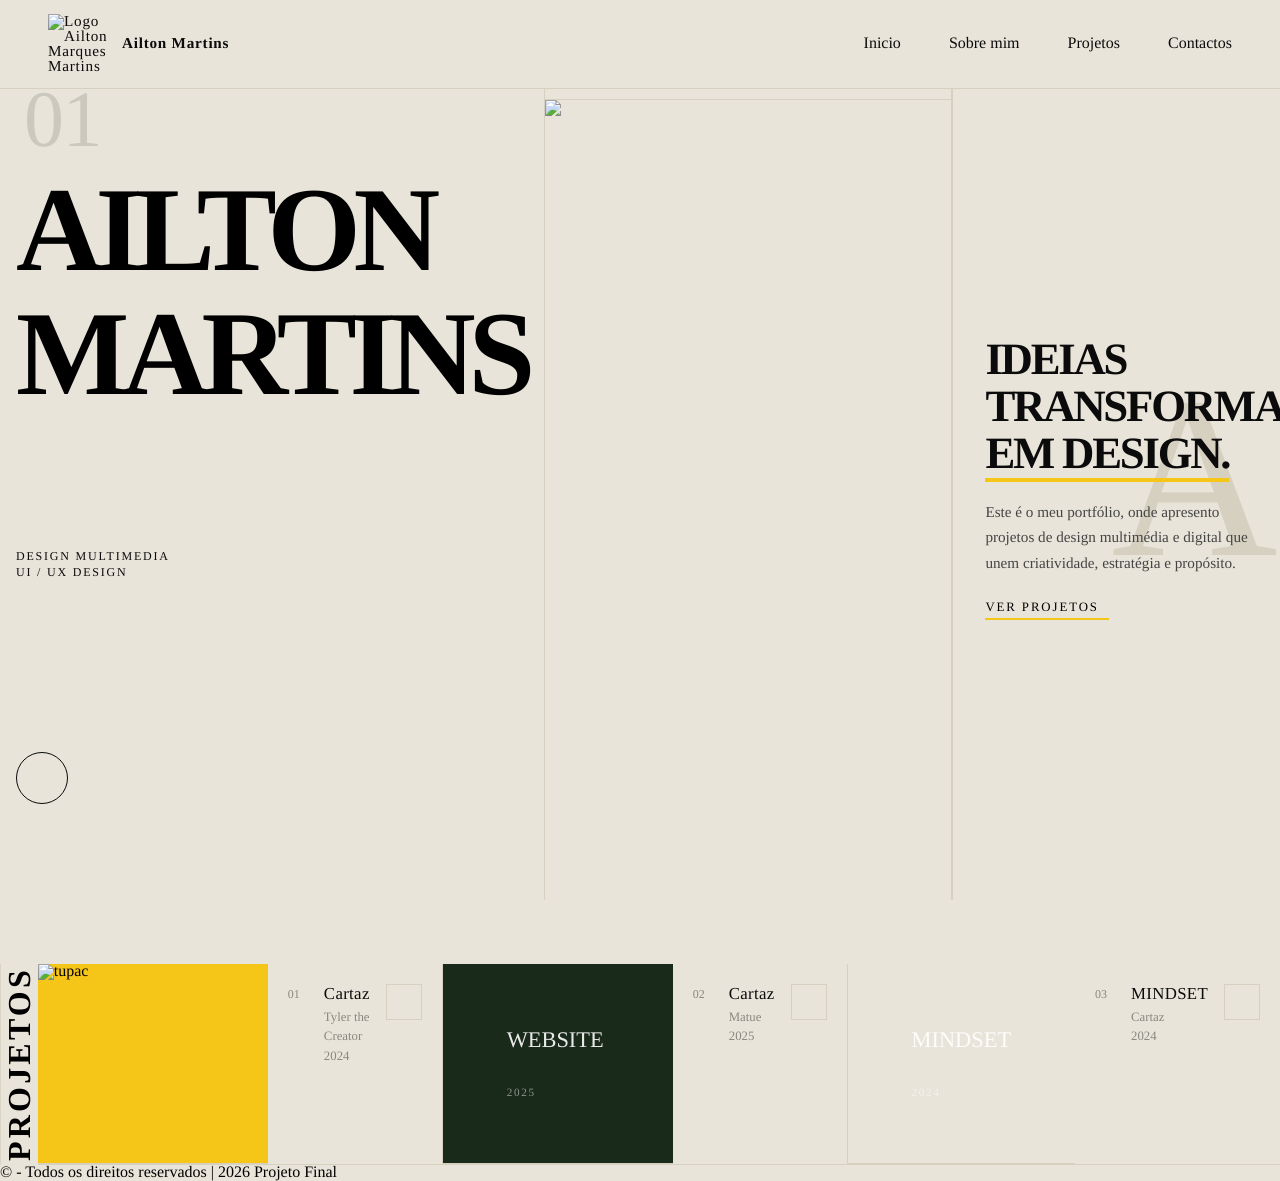
==== commit cdab9625: "correção de erros" ====
--- a/index.html
+++ b/index.html
@@ -62,10 +62,11 @@
             </nav>
 
         </header>
+
         <main id="mainContent">
             <section class="hero">
                 <div  class="hero__name">
-                    <h1 class="hero__title">AILTON<br />MARTINS</h1>
+                    <h1 class="hero__tittle">AILTON<br />MARTINS</h1>
                     <div class="hero__tags">
                         <span>DESIGN MULTIMEDIA</span>
                         <span>UI / UX DESIGN</span>
@@ -78,11 +79,12 @@
                     <div class="hero__poster-inner">
                         <span class="poster-label">PROJETO EM DESTAQUE</span>
                         <div class="poster-img-wrap">
-                            <div class="poster-placeholder">
+                            <img
+                            src="imagens/TYLOR THE CREATOR FINALL.png"/>
+                            
                                 <div class="poster-bg"></div>
                                 <span class="poster-num">01</span>
-                                <p class="poster-proj-name">IDENTIDADE<br />VISUAL</p>
-                            </div>
+                                <p class="poster-proj-name"></p>
                         </div>
                     </div>
                  </div>
@@ -100,14 +102,16 @@
             <section class="projects-strip" id="projetos">
                 <div class="projects-strip__header">
                     <h2 class="projects-title">PROJETOS</h2>
-                    <span class="projects-count">(03)</span>
+                    
+               
 
                 </div>
                 <div class="projects-grid">
                     <article class="project-card">
             <div class="project-thumb project-thumb--yellow">
-              <span class="thumb-label">IDENTIDADE VISUAL</span>
-              <span class="thumb-year">2024</span>
+              <img src="imagens/tupac.jpeg" alt="tupac"/>
+              <span class="thumb-label"></span>
+              <span class="thumb-year"></span>
             </div>
             <div class="project-info">
               <span class="project-num">01</span>
--- a/css/style.css
+++ b/css/style.css
@@ -498,7 +498,7 @@
 }
 /* --- LEFT: Big name --- */
 .hero__name{
-  padding: 3rem 2rem 2rem;
+  padding: 7rem 1rem 6rem;
   display: flex;
   flex-direction: column;
   justify-content: space-between;
@@ -506,11 +506,11 @@
 }
 
 .hero__tittle {
-  font-family: var(--font-display);
-  font-size: clamp(4.5rem 12vw, 9rem);
-  line-height: 0.9;
-  letter-spacing: -0.02em;
-  color: var(---black);
+  font-family: var(--font-heading);
+  font-size: clamp(6.1rem , 10vw, 7.5rem);
+  line-height: 1.03;
+  letter-spacing: -0.06em;
+  color: var(--black);
 }
 
 .hero__tags{
@@ -566,7 +566,7 @@
   display: flex;
   align-items: stretch;
   overflow: hidden;
-  border-right: 1px solid var(--beige-dark);
+  border-right: 2px solid var(--beige-dark);
 }
  
 .hero__poster-inner {
@@ -649,7 +649,7 @@
  
 /* --- RIGHT: Tagline + CTA --- */
 .hero__right {
-  padding: 3rem 2rem;
+  padding: 1rem 2rem;
   display: flex;
   flex-direction: column;
   justify-content: center;
@@ -659,7 +659,7 @@
  
 .watermark-letter {
   position: absolute;
-  right: -0.1em;
+  right: 0.01em;
   top: 50%;
   transform: translateY(-50%);
   font-family: var(--font-display);
@@ -674,21 +674,21 @@
 .hero__tagline {
   position: relative;
   z-index: 1;
-  margin-bottom: 1.5rem;
+  margin-bottom: 1.4rem;
 }
  
 .tagline-text {
   font-family: var(--font-display);
   font-size: clamp(1.8rem, 3.5vw, 2.8rem);
   line-height: 1.05;
-  letter-spacing: -0.01em;
+  letter-spacing: -0.05em;
 }
  
 .tagline-text em {
   font-style: normal;
   color: var(--black);
   border-bottom: 4px solid var(--yellow);
-  padding-bottom: 2px;
+  padding-bottom: px;
 }
  
 .hero__desc {
@@ -698,7 +698,7 @@
   max-width: 280px;
   position: relative;
   z-index: 1;
-  margin-bottom: 2.5rem;
+  margin-bottom: 1.5rem;
 }
  
 .cta-btn {
@@ -723,30 +723,36 @@
    PROJECTS STRIP
 ============================================= */
 .projects-strip {
-  border-top: 1px solid var(--beige-dark);
-  padding: 0 0 4rem;
-}
- 
+  display: flex;
+  margin-top: 4rem;
+  flex-direction: row
+
+}
+
 .projects-strip__header {
   display: flex;
-  align-items: baseline;
-  gap: 1rem;
-  padding: 2rem 2rem 1.5rem;
-  border-bottom: 1px solid var(--beige-dark);
-}
+  flex-direction: column;
+  align-items: center;
+  justify-content: center;
+  writing-mode: vertical-rl;
+  transform: rotate(180deg);
+  padding: -3rem 1rem;
+  border-right: 1px solid var(--beige-dark);
+}
+
  
 .projects-title {
   font-family: var(--font-heading);
-  font-size: clamp(3rem, 6vw, 6rem);
-  letter-spacing: 0.05em;
-  line-height: 1;
+  font-size: clamp(2rem, 5vw, 2rem);
+  letter-spacing: 0.1em;
+  color: var(--black);
 }
  
 .projects-count {
-  font-family: var(--font-display);
-  font-size: 1rem;
-  color: var(--yellow-dark);
-  font-weight: 800;
+  font-family: var(--font-body);
+  font-size: 0.80rem;
+  color: var(--yellow);
+  margin-top: 0.5rem;
 }
  
 .projects-grid {
@@ -764,6 +770,10 @@
 .project-card {
   border-right: 1px solid var(--beige-dark);
   transition: background 0.2s;
+    display: flex;
+  flex-direction: row;        /* imagem à esquerda, texto à direita */
+  align-items: stretch;
+  border-bottom: 1px solid var(--beige-dark);
 }
  
 .project-card:last-child {
@@ -775,17 +785,33 @@
 }
  
 .project-thumb {
-  width: 100%;
-  height: 260px;
+  width: 200%;
+  height: 200px;
   display: flex;
   flex-direction: column;
   justify-content: space-between;
-  padding: 1.2rem;
+  padding: 4.0rem;
   border-bottom: 1px solid var(--beige-dark);
   position: relative;
   overflow: hidden;
   transition: transform 0.4s;
 }
+.project-thumb img {
+  position: absolute;
+  top: 0;
+  left: 0;
+  width: 100%;
+  height: 150%;
+  object-fit: auto;
+  z-index: 0;
+}
+
+.project-thumb span,
+.project-thumb p {
+  position: relative;
+  z-index: 1;
+}
+
  
 .project-card:hover .project-thumb {
   transform: scale(1.01);
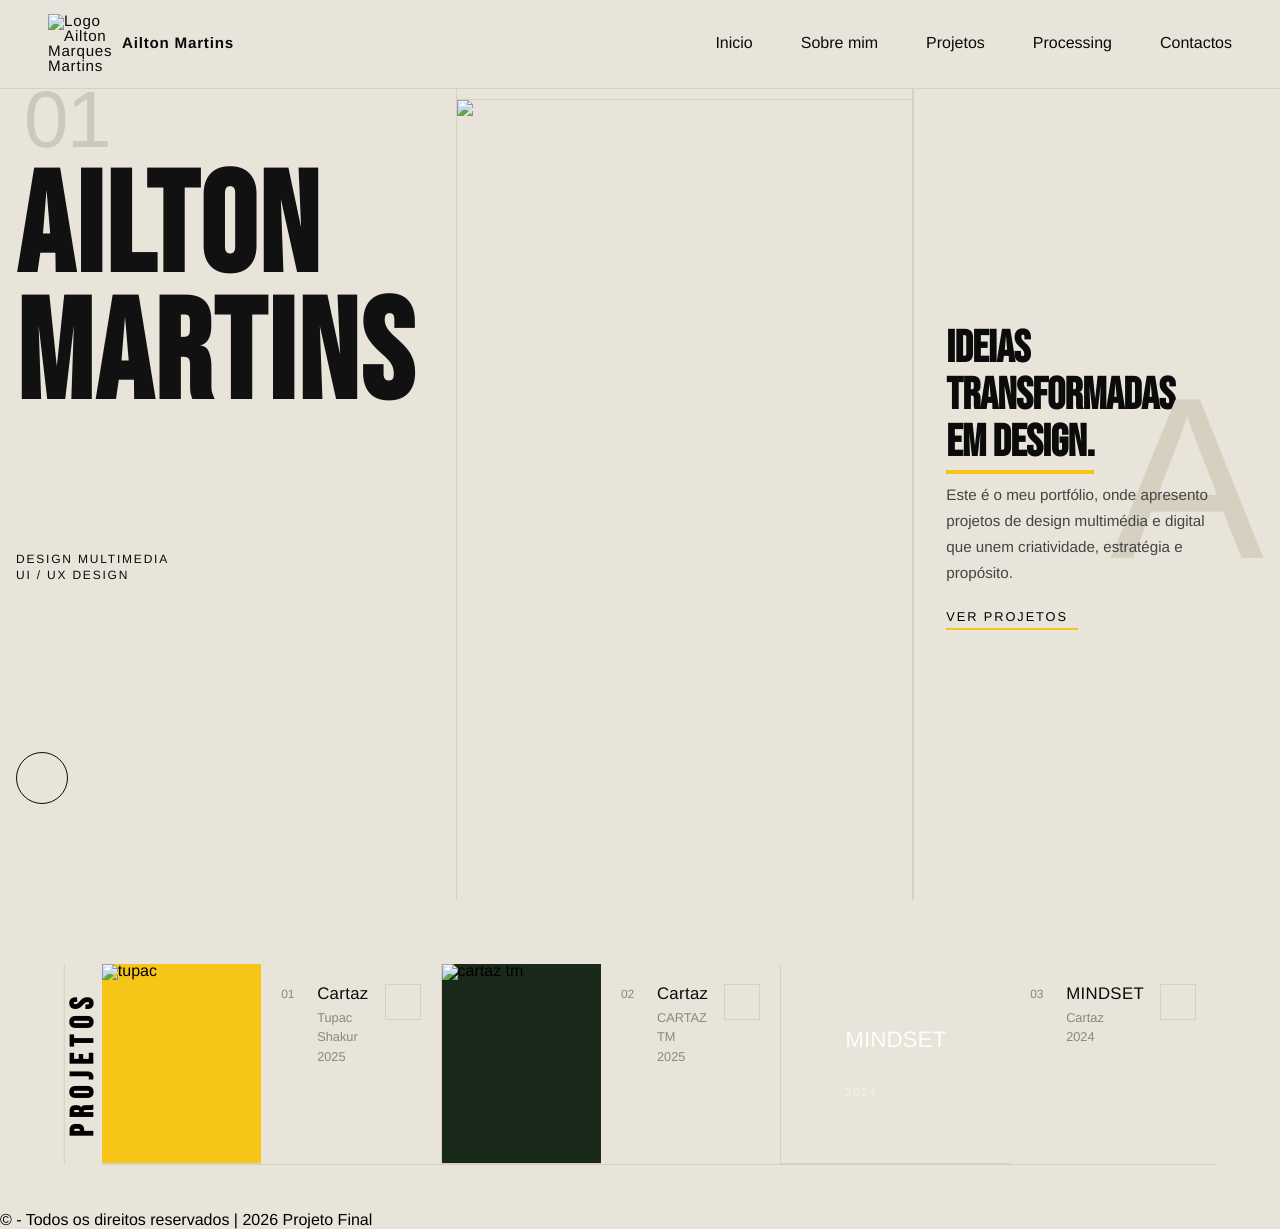
==== commit 81ebd831: "correção de erros" ====
--- a/index.html
+++ b/index.html
@@ -6,15 +6,15 @@
         <meta name="viewport" content="width=device-width,  inicial-scale=1.0">
         <title>Projeto Final</title>
         <meta name="Author" content="Ailton Martins"/>
-        <meta name="description" content="O projeto final tem como objetivo a criação de um portfólio , tendo como base os trabalhos desenvolvidos na UC Projeto Design Multimedia IV."/>
-        <meta name="description" content="ESAD.CR, Licenciatura de Multimedia, Projeto Final"/>
+        <meta name="description" content="Autor do projecto"/>
+        <meta name="Keywords" content="ESAD.CR, Licenciatura de Multimedia, Projeto Final"/>
         <link rel="icon" type="image/x-icon" href="imagens/favicon.ico">
         
         <!--=====================Tipografia==================================-->
 
        <link rel="preconnect" href="https://fonts.googleapis.com">
-<link rel="preconnect" href="https://fonts.gstatic.com" crossorigin>
-<link href="https://fonts.googleapis.com/css2?family=Archivo+Black&family=Bebas+Neue&display=swap" rel="stylesheet">
+        <link rel="preconnect" href="https://fonts.gstatic.com" crossorigin>
+        <link href="https://fonts.googleapis.com/css2?family=Archivo+Black&family=Bebas+Neue&display=swap" rel="stylesheet">
 
         <!--===========================remixicon============================-->
 
@@ -55,8 +55,11 @@
                              <a class="nav__link"  href="projetos.html" title="Os meus projetos"    rel="noopener noreferrer">Projetos</a>
                          </li>
                         <li>
-                            <a class="nav__link"  href="processing.html" title="Trabalhos em Processing" rel="noopener noreferrer">Contactos</a>
+                            <a class="nav__link"  href="processing.html" title="Trabalhos em Processing" rel="noopener noreferrer">Processing</a>
                         </li>
+                        <li>
+                        <a class="nav__link"  href="contactos.html" title="Trabalhos em Processing" rel="noopener noreferrer">Contactos</a>
+                      </li>
                     </ul>
                 </div>     
             </nav>
@@ -117,8 +120,8 @@
               <span class="project-num">01</span>
               <div>
                 <h3 class="project-name">Cartaz<br /></h3>
-                <p class="project-type">Tyler the Creator</p>
-                <p class="project-year">2024</p>
+                <p class="project-type">Tupac Shakur</p>
+                <p class="project-year">2025</p>
               </div>
               <a href="projetos.html" class="project-arrow" aria-label="Ver projeto">
                 <i class="ri-arrow-right-up-line"></i>
@@ -128,14 +131,15 @@
  
           <article class="project-card">
             <div class="project-thumb project-thumb--dark">
-              <span class="thumb-label">WEBSITE</span>
-              <span class="thumb-year">2025</span>
+              <img src="imagens/cartaz tm.jpeg" alt="cartaz tm">
+              <span class="thumb-label"></span>
+              <span class="thumb-year"></span>
             </div>
             <div class="project-info">
               <span class="project-num">02</span>
               <div>
                 <h3 class="project-name">Cartaz</h3>
-                <p class="project-type">Matue</p>
+                <p class="project-type">CARTAZ TM</p>
                 <p class="project-year">2025</p>
               </div>
               <a href="projetos.html" class="project-arrow" aria-label="Ver projeto">
--- a/css/style.css
+++ b/css/style.css
@@ -101,10 +101,10 @@
    --gray-light:  #C8C4B8;
   /*========== Font and typography ==========*/
   /*.5rem = 8px | 1rem = 16px ...*/
-  /*--body-font: "'Archivo Black'", sans-serif;*/
-  /*--font-heading: 'Bebas Neue', cursive;
-  /* --font-body:    'Fira Sans', sans-serif;
-  /*--normal-font-size: .938rem;*/
+  --body-font: "'Archivo Black'", sans-serif;*/
+  --font-heading: 'Bebas Neue', cursive;
+   --font-body:    'Fira Sans', sans-serif;
+  --normal-font-size: .938rem;
 
   /*========== Font weight ==========*/
   --font-regular: 400;
@@ -452,33 +452,7 @@
   
 }
 
-/****************************************
-************* cards ***************
-****************************************/
-.content{
-  --gap: 0;
-  padding: 2rem;
-}
-.flex{
-  display: flex;
-  gap: var(--gap, 1em)
-}
-.box_shadow{
-  box-shadow: 2px 3px 15px 2px rgb(0, 0, 0, 0.52)
-}
-.border_radius{
-  border-radius: 8px;
-
-}
-.flex-column{
-  flex-direction: column;
-  margin-left: auto;
-}
-
-#mainFooter {
-  padding: 20px;
-  text-align: center;
-}
+
 
 /****************************************
 ************* hero ***************
@@ -506,11 +480,12 @@
 }
 
 .hero__tittle {
-  font-family: var(--font-heading);
-  font-size: clamp(6.1rem , 10vw, 7.5rem);
-  line-height: 1.03;
-  letter-spacing: -0.06em;
-  color: var(--black);
+  font-family: 'Bebas Neue', cursive;
+    font-size: clamp(5rem, 11vw, 10rem);
+    line-height: 0.9;
+    letter-spacing: 0.02em;
+    color: #111;
+    text-transform: uppercase;
 }
 
 .hero__tags{
@@ -659,7 +634,7 @@
  
 .watermark-letter {
   position: absolute;
-  right: 0.01em;
+  right: 0.07em;
   top: 50%;
   transform: translateY(-50%);
   font-family: var(--font-display);
@@ -672,16 +647,18 @@
 }
  
 .hero__tagline {
-  position: relative;
-  z-index: 1;
-  margin-bottom: 1.4rem;
+  font-family: 'Bebas Neue', cursive;
+    font-size: clamp(1.5rem, 3vw, 2.2rem);
+    letter-spacing: 5em;
+    margin-bottom: 1rem;
+    color: #111;
 }
  
 .tagline-text {
   font-family: var(--font-display);
   font-size: clamp(1.8rem, 3.5vw, 2.8rem);
   line-height: 1.05;
-  letter-spacing: -0.05em;
+  letter-spacing: -0.01em;
 }
  
 .tagline-text em {
@@ -692,6 +669,7 @@
 }
  
 .hero__desc {
+  font-family: 'Archivo Black', sans-serif;
   font-size: 0.95rem;
   line-height: 1.7;
   color: #444;
@@ -699,6 +677,8 @@
   position: relative;
   z-index: 1;
   margin-bottom: 1.5rem;
+  
+   
 }
  
 .cta-btn {
@@ -725,26 +705,29 @@
 .projects-strip {
   display: flex;
   margin-top: 4rem;
-  flex-direction: row
+  flex-direction: row;
+  margin-inline: 4rem;
+  margin-bottom: 3rem;
 
 }
 
 .projects-strip__header {
+   font-family: 'Bebas Neue', sans-serif;
   display: flex;
   flex-direction: column;
   align-items: center;
   justify-content: center;
   writing-mode: vertical-rl;
   transform: rotate(180deg);
-  padding: -3rem 1rem;
+  padding: -3rem 3rem;
   border-right: 1px solid var(--beige-dark);
 }
 
  
 .projects-title {
-  font-family: var(--font-heading);
+  font-family: 'Bebas Neue', sans-serif;
   font-size: clamp(2rem, 5vw, 2rem);
-  letter-spacing: 0.1em;
+  letter-spacing: 0.2em;
   color: var(--black);
 }
  
@@ -801,7 +784,7 @@
   top: 0;
   left: 0;
   width: 100%;
-  height: 150%;
+  height: 160%;
   object-fit: auto;
   z-index: 0;
 }
@@ -892,6 +875,203 @@
   color: var(--beige);
   border-color: var(--black);
 }
+
+
+/* =============================================
+   about me 
+============================================= */
+
+.about-hero {
+        display: grid;
+        grid-template-columns: 1fr 1fr;
+        min-height: 80vh;
+        border-bottom: 1px solid #c8bfb0;
+        margin-top: var(--header-height, 4rem);
+      }
+
+      .about-hero__left {
+        display: flex;
+        flex-direction: column;
+        justify-content: space-between;
+        padding: 3rem 2rem 3rem 3rem;
+        border-right: 1px solid #c8bfb0;
+      }
+
+      .about-label {
+        font-family: 'Archivo Black', sans-serif;
+        font-size: 0.75rem;
+        letter-spacing: 0.2em;
+        text-transform: uppercase;
+        color: #888;
+      }
+
+      .about-big-name {
+        font-family: 'Bebas Neue', cursive;
+        font-size: clamp(5rem, 11vw, 10rem);
+        line-height: 0.9;
+        letter-spacing: 0.02em;
+        color: #111;
+        text-transform: uppercase;
+      }
+
+      .about-tags {
+        display: flex;
+        flex-direction: column;
+        gap: 0.3rem;
+      }
+
+      .about-tags span {
+        font-family: 'Archivo Black', sans-serif;
+        font-size: 0.75rem;
+        letter-spacing: 0.15em;
+        text-transform: uppercase;
+        color: #444;
+      }
+
+      .about-hero__right {
+        display: flex;
+        flex-direction: column;
+        justify-content: space-between;
+        padding: 3rem 3rem 3rem 2.5rem;
+        position: relative;
+      }
+
+      .about-watermark {
+        position: absolute;
+        top: 1rem;
+        right: 2rem;
+        font-family: 'Bebas Neue', cursive;
+        font-size: clamp(6rem, 14vw, 12rem);
+        color: #e8e2d9;
+        line-height: 1;
+        pointer-events: none;
+        user-select: none;
+        z-index: 0;
+      }
+
+      .about-photo {
+        width: 100%;
+        max-width: 340px;
+        aspect-ratio: 3/4;
+        object-fit: cover;
+        border: 2px solid #111;
+        display: block;
+        position: relative;
+        z-index: 1;
+      }
+
+      .about-photo-placeholder {
+        width: 100%;
+        max-width: 290px;
+        aspect-ratio: 2,5/4;
+        background: #111;
+        display: flex;
+        align-items: center;
+        justify-content: center;
+        position: relative;
+        z-index: 9;
+      }
+
+      .about-photo-placeholder span {
+        font-family: 'Bebas Neue', cursive;
+        font-size: 1.2rem;
+        color: #555;
+        letter-spacing: 0.6em;
+      }
+
+      .about-bio {
+        position: relative;
+        z-index: 1;
+      }
+
+      .about-bio h2 {
+        font-family: 'Bebas Neue', cursive;
+        font-size: clamp(1.5rem, 3vw, 2.2rem);
+        letter-spacing: 0.05em;
+        margin-bottom: 1rem;
+        color: #111;
+      }
+
+      .about-bio p {
+        font-family: 'Archivo Black', sans-serif;
+        font-size: 0.85rem;
+        line-height: 1.7;
+        color: #444;
+        margin-bottom: 0.8rem;
+      }
+
+      .about-info {
+        display: grid;
+        grid-template-columns: repeat(3, 1fr);
+        border-bottom: 1px solid #c8bfb0;
+      }
+
+      .about-info__block {
+        padding: 2.5rem;
+        border-right: 1px solid #c8bfb0;
+      }
+
+      .about-info__block:last-child {
+        border-right: none;
+      }
+
+      .info-block-label {
+        font-family: 'Archivo Black', sans-serif;
+        font-size: 0.7rem;
+        letter-spacing: 0.2em;
+        text-transform: uppercase;
+        color: #888;
+        margin-bottom: 1.2rem;
+      }
+
+      .info-block-title {
+        font-family: 'Bebas Neue', cursive;
+        font-size: clamp(1.8rem, 3vw, 2.5rem);
+        letter-spacing: 0.05em;
+        color: #111;
+        margin-bottom: 1rem;
+      }
+
+      .skills-list {
+        list-style: none;
+        display: flex;
+        flex-direction: column;
+        gap: 0.5rem;
+      }
+
+      .skills-list li {
+        font-family: 'Archivo Black', sans-serif;
+        font-size: 0.8rem;
+        color: #333;
+        display: flex;
+        align-items: center;
+        gap: 0.5rem;
+      }
+
+      .skills-list li::before {
+        content: '';
+        width: 6px;
+        height: 6px;
+        background: #e8c840;
+        display: inline-block;
+        flex-shrink: 0;
+      }
+
+      .about-cta {
+        display: inline-flex;
+        align-items: center;
+        gap: 0.6rem;
+        margin-top: 1.5rem;
+        font-family: 'Archivo Black', sans-serif;
+        font-size: 0.8rem;
+        letter-spacing: 0.15em;
+        text-transform: uppercase;
+        color: #111;
+        text-decoration: none;
+        border-bottom: 2px solid #e8c840;
+        padding-bottom: 0.2rem;
+      }
+
  
 /* =============================================
    FOOTER
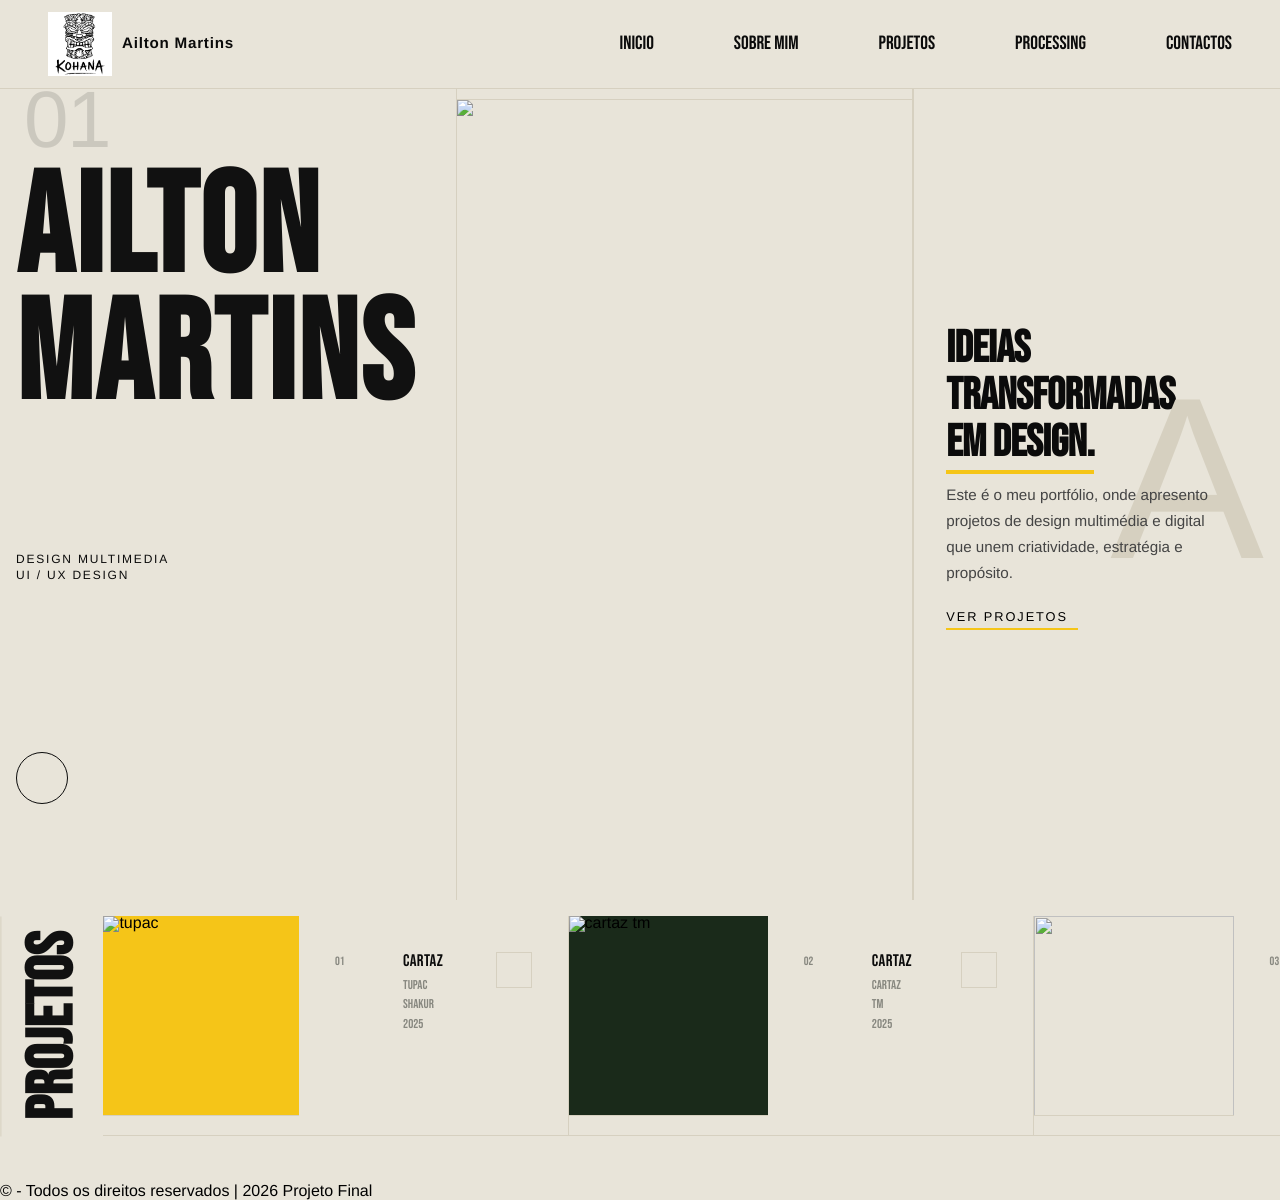
==== commit dfc1050e: "correção de erros e inicio ao projetos.html" ====
--- a/index.html
+++ b/index.html
@@ -3,7 +3,7 @@
 <html lang="pt-PT">
     <head>
         <meta charset="UTF-8">
-        <meta name="viewport" content="width=device-width,  inicial-scale=1.0">
+        <meta name="viewport" content="width=device-width,  initial-scale=1.0">
         <title>Projeto Final</title>
         <meta name="Author" content="Ailton Martins"/>
         <meta name="description" content="Autor do projecto"/>
@@ -32,7 +32,7 @@
             <nav id="mainMenu">
                 <div Class="navAction">
                     <div id="headerLogo">
-                        <a href="index.html" title="Projeto final - index"  rel="noopener noreferrer"><img src="imagens/Logo.png"   alt="Logo Ailton Marques Martins "><strong>Ailton Martins</strong></a>
+                        <a href="index.html" title="Projeto final - index"  rel="noopener noreferrer"><img src="imagens/logo.png"   alt="Logo Ailton Marques Martins "><strong>Ailton Martins</strong></a>
                     </div>
                     <div class="nav__toggle" id="nav-toggle">
                         <i class="ri-menu-line nav__burger"></i>
@@ -150,13 +150,14 @@
  
           <article class="project-card">
             <div class="project-thumb project-thumb--black">
-              <span class="thumb-label">MINDSET</span>
-              <span class="thumb-year">2024</span>
+              <img src="imagens/cartaz ailton.jpg">
+              <span class="thumb-label"></span>
+              <span class="thumb-year"></span>
             </div>
             <div class="project-info">
               <span class="project-num">03</span>
               <div>
-                <h3 class="project-name">MINDSET</h3>
+                <h3 class="project-name">Sabotage</h3>
                 <p class="project-type">Cartaz</p>
                 <p class="project-year">2024</p>
               </div>
--- a/css/style.css
+++ b/css/style.css
@@ -427,9 +427,11 @@
     display: none;
   }
   .nav__list {
+    font-family: 'Bebas Neue', cursive;
     height: 100%;
+    font-size: 1.2rem;
     display: flex;
-    column-gap: 3rem;
+    column-gap: 5rem;
   }
   .nav__link {
     height: 100%;
@@ -704,9 +706,9 @@
 ============================================= */
 .projects-strip {
   display: flex;
-  margin-top: 4rem;
+  margin-top: 1rem;
   flex-direction: row;
-  margin-inline: 4rem;
+  margin-inline: 0rem;
   margin-bottom: 3rem;
 
 }
@@ -719,16 +721,20 @@
   justify-content: center;
   writing-mode: vertical-rl;
   transform: rotate(180deg);
-  padding: -3rem 3rem;
+  padding: 1rem 3rem;
   border-right: 1px solid var(--beige-dark);
 }
 
  
 .projects-title {
   font-family: 'Bebas Neue', sans-serif;
-  font-size: clamp(2rem, 5vw, 2rem);
-  letter-spacing: 0.2em;
+  font-size: clamp(4rem, 10vw, 4rem);
   color: var(--black);
+  font-family: 'Bebas Neue', cursive;
+    line-height: 0.10;
+    letter-spacing: 0.00em;
+    color: #111;
+    text-transform: uppercase;
 }
  
 .projects-count {
@@ -768,7 +774,7 @@
 }
  
 .project-thumb {
-  width: 200%;
+  width: 200px;
   height: 200px;
   display: flex;
   flex-direction: column;
@@ -827,10 +833,11 @@
 }
  
 .project-info {
+  font-family: 'Bebas Neue', sans-serif;
   display: flex;
   align-items: flex-start;
-  gap: 1rem;
-  padding: 1.25rem;
+  gap: 3rem;
+  padding: 2.25rem;
 }
  
 .project-num {
@@ -963,20 +970,20 @@
       .about-photo-placeholder {
         width: 100%;
         max-width: 290px;
-        aspect-ratio: 2,5/4;
-        background: #111;
+        aspect-ratio: 4/4;
+        background: none;
         display: flex;
         align-items: center;
         justify-content: center;
         position: relative;
-        z-index: 9;
+        overflow: hidden;
       }
 
       .about-photo-placeholder span {
         font-family: 'Bebas Neue', cursive;
         font-size: 1.2rem;
         color: #555;
-        letter-spacing: 0.6em;
+        letter-spacing: 1.5em;
       }
 
       .about-bio {
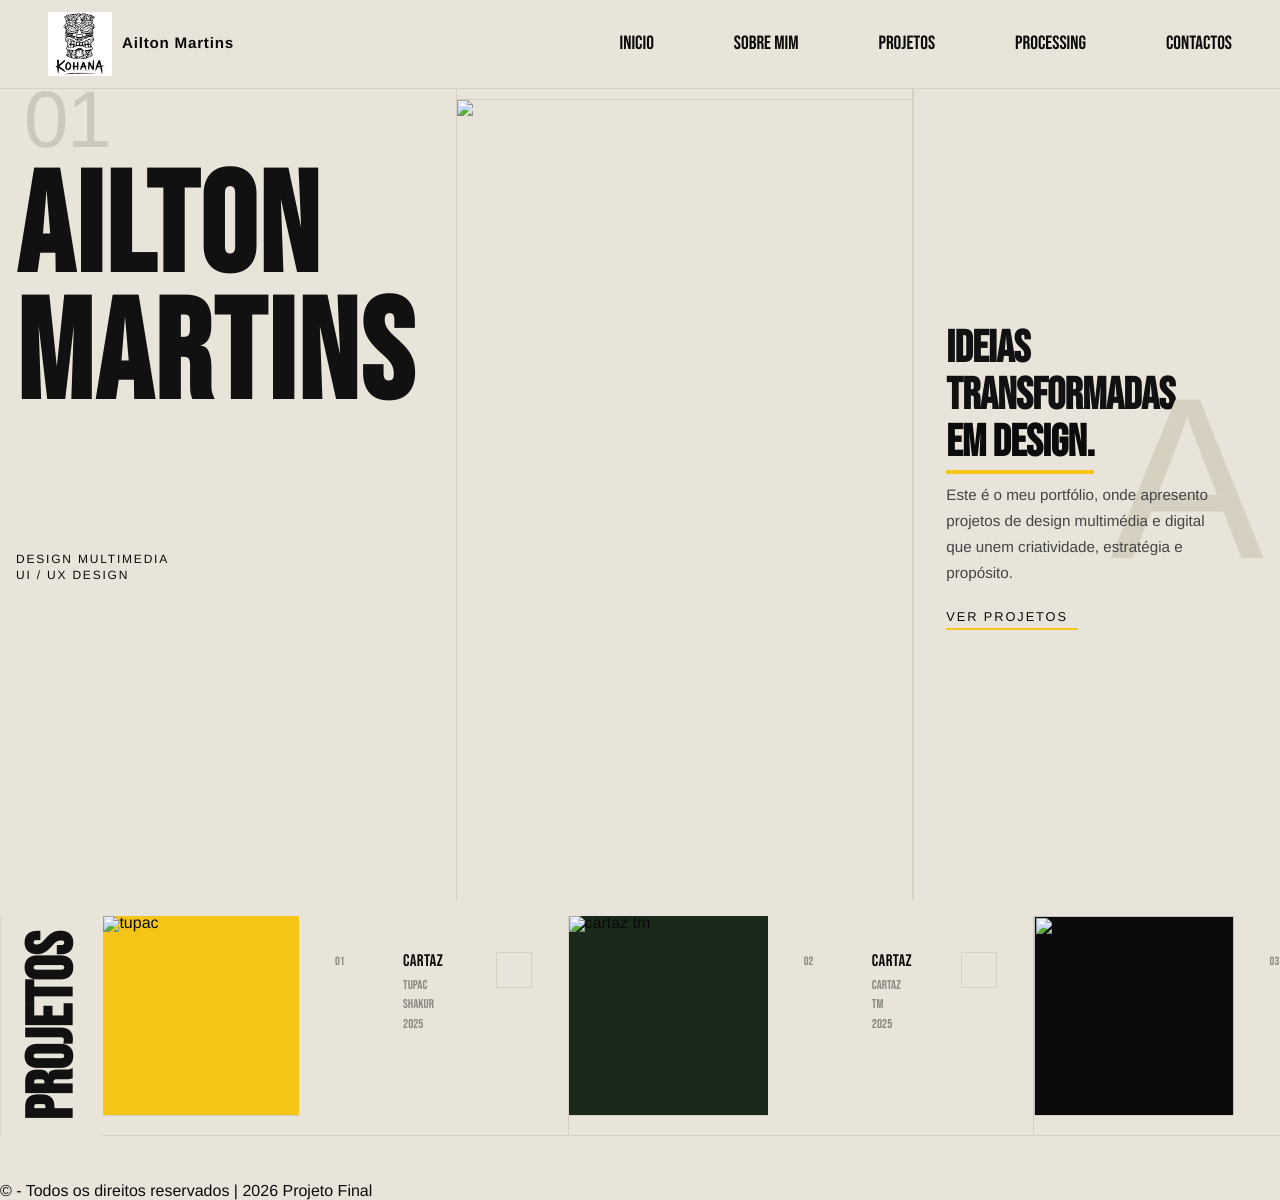
==== commit 904d341d: "correção de erros" ====
--- a/index.html
+++ b/index.html
@@ -18,7 +18,7 @@
 
         <!--===========================remixicon============================-->
 
-        <link rel="stylesheet" href="http://cdn.jsdelivr.net/npm/remixicon@4.9.1/fonts/remixicon.min.css">
+        <link rel="stylesheet" href="https://cdn.jsdelivr.net/npm/remixicon@4.9.1/fonts/remixicon.min.css">
 
         <link rel="stylesheet" href="css/reset.css">
         <link rel="stylesheet" href="css/style.css">
@@ -109,9 +109,11 @@
                
 
                 </div>
+
+
                 <div class="projects-grid">
                     <article class="project-card">
-            <div class="project-thumb project-thumb--yellow">
+                <div class="project-thumb project-thumb--yellow">
               <img src="imagens/tupac.jpeg" alt="tupac"/>
               <span class="thumb-label"></span>
               <span class="thumb-year"></span>
@@ -147,7 +149,7 @@
               </a>
             </div>
           </article>
- 
+
           <article class="project-card">
             <div class="project-thumb project-thumb--black">
               <img src="imagens/cartaz ailton.jpg">
@@ -161,9 +163,9 @@
                 <p class="project-type">Cartaz</p>
                 <p class="project-year">2024</p>
               </div>
-              <a href="projetos.html" class="project-arrow" aria-label="Ver projeto">
-                <i class="ri-arrow-right-up-line"></i>
-              </a>
+               <a href="projetos.html" class="project-arrow"                    aria-label="Ver projeto">
+                  <i class="ri-arrow-right-up-line"></i>
+               </a>
             </div>
           </article>
  
--- a/css/style.css
+++ b/css/style.css
@@ -95,7 +95,7 @@
   --beige-dark:  #D6D0C0;
   --yellow:      #F5C518;
   --yellow-dark: #D4A800;
-  ---black:       #0b0b0b;
+  --black:       #0b0b0b;
     --white:       #ffffff;
   --gray-mid:    #888880;
    --gray-light:  #C8C4B8;
@@ -1078,6 +1078,91 @@
         border-bottom: 2px solid #e8c840;
         padding-bottom: 0.2rem;
       }
+      /****************************************
+************* projetos page ************
+****************************************/
+
+.projects-page {
+  max-width: 1680px;
+  margin: 0 auto;
+  padding: 3rem 1.5rem 4rem;
+}
+
+.projects-page__header {
+  display: flex;
+  align-items: baseline;
+  justify-content: space-between;
+  flex-wrap: wrap;
+  gap: 0.5rem;
+  border-bottom: 1px solid var(--beige-dark);
+  padding-bottom: 1.5rem;
+  margin-bottom: 2rem;
+}
+
+.projects-page__label {
+  display: block;
+  font-size: 0.7rem;
+  letter-spacing: 0.15em;
+  color: var(--gray-mid);
+  font-weight: var(--font-semi-bold);
+  margin-bottom: 0.4rem;
+}
+
+.projects-page__title {
+  font-family: var(--font-heading);
+  font-size: 3rem;
+  letter-spacing: 0.02em;
+  color: var(--black);
+  margin: 0;
+}
+
+.projects-page__count {
+  font-size: 0.85rem;
+  color: var(--gray-mid);
+}
+
+.projects-page__grid {
+  display: grid;
+  grid-template-columns: 1fr;
+  gap: 1.5rem;
+}
+
+@media (min-width: 700px) {
+  .projects-page__grid {
+    grid-template-columns: repeat(3, 1fr);
+  }
+}
+
+.project-card-lg {
+  background-color: var(--white);
+  border: 1px solid var(--beige-dark);
+  display: flex;
+  flex-direction: column;
+  transition: transform 0.2s;
+}
+
+.project-card-lg:hover {
+  transform: translateY(-4px);
+}
+
+.project-card-lg__thumb {
+  position: relative;
+  height: 220px;
+  overflow: hidden;
+}
+
+.project-card-lg__thumb img {
+  width: 100%;
+  height: 100%;
+  object-fit: cover;
+}
+
+.project-card-lg__info {
+  display: flex;
+  align-items: flex-start;
+  gap: 1rem;
+  padding: 1.1rem 1.25rem;
+}
 
  
 /* =============================================
